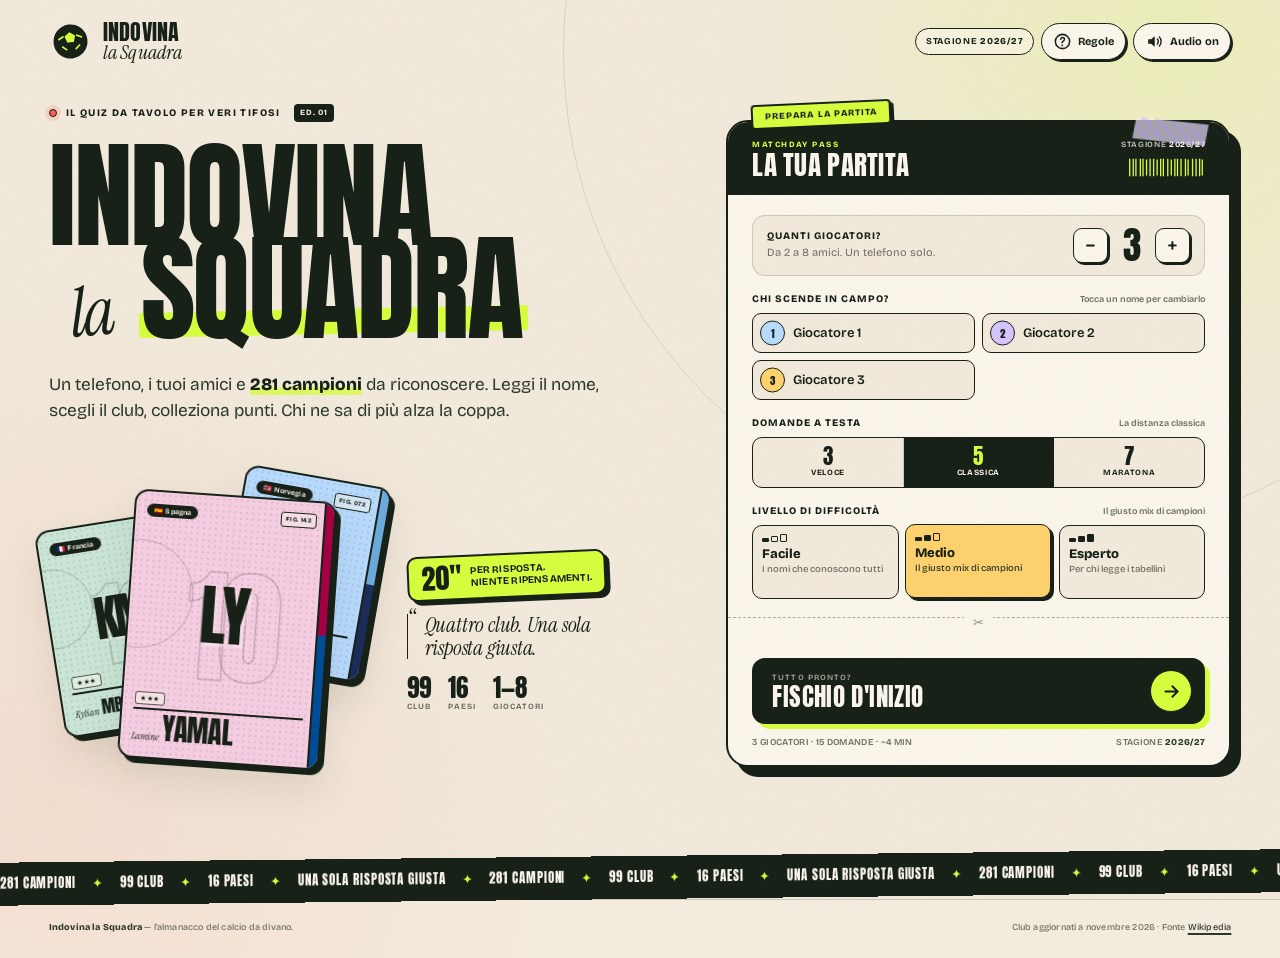
==== index.html @ 8b752ee6 "Indovina la Squadra: quiz pass-and-play per veri tifosi" ====
<!doctype html>
<html lang="it">
<head>
  <meta charset="utf-8">
  <meta name="viewport" content="width=device-width, initial-scale=1, viewport-fit=cover">
  <meta name="theme-color" content="#f3ebdd">
  <meta name="color-scheme" content="light">
  <meta name="description" content="Indovina la Squadra: il quiz da tavolo per veri tifosi. Un telefono, i tuoi amici e 281 campioni da riconoscere.">
  <title>Indovina la Squadra — Il quiz da tavolo per veri tifosi</title>
  <link rel="icon" href="favicon.svg" type="image/svg+xml">
  <link rel="preconnect" href="https://fonts.googleapis.com">
  <link rel="preconnect" href="https://fonts.gstatic.com" crossorigin>
  <link href="https://fonts.googleapis.com/css2?family=Anton&family=Bricolage+Grotesque:opsz,wght@12..96,400..800&family=Instrument+Serif:ital@0;1&display=swap" rel="stylesheet">
  <link rel="stylesheet" href="styles.css">
</head>
<body data-screen="setup">
  <div class="app">
    <header class="topbar">
      <button class="brand" id="brandBtn" type="button" aria-label="Indovina la Squadra — torna all'inizio">
        <span class="brand-mark" aria-hidden="true">
          <svg viewBox="0 0 48 48" fill="none">
            <circle cx="24" cy="24" r="19" fill="currentColor"/>
            <path d="M24 12.5 31 17.5 28.3 25.8H19.7L17 17.5 24 12.5Z" fill="#d8ff3e" stroke="#172117" stroke-width="1.8"/>
            <path d="m31 17.5 6.4 3.2m-3.2 8-5.5 4.5m-9.4 0L14 28.7m-3.3-8L17 17.5" stroke="#d8ff3e" stroke-width="1.8"/>
          </svg>
        </span>
        <span class="brand-wordmark">Indovina <span>la Squadra</span></span>
      </button>
      <div class="topbar-actions">
        <span class="season-chip">Stagione <strong data-season>2026/27</strong></span>
        <button class="icon-button rules-trigger" id="rulesBtn" type="button" aria-haspopup="dialog">
          <svg viewBox="0 0 24 24" fill="none" aria-hidden="true">
            <circle cx="12" cy="12" r="9" stroke="currentColor" stroke-width="1.9"/>
            <path d="M9.7 9.2c.2-1.3 1.1-2.1 2.4-2.1 1.4 0 2.4.9 2.4 2.2 0 1.1-.6 1.7-1.7 2.4-.9.5-1.2 1-1.2 1.9" stroke="currentColor" stroke-width="1.9" stroke-linecap="round"/>
            <circle cx="11.6" cy="17" r="1.1" fill="currentColor"/>
          </svg>
          <span>Regole</span>
        </button>
        <button class="sound-button" id="soundBtn" type="button" aria-pressed="true">
          <span class="sound-icon" aria-hidden="true">
            <svg viewBox="0 0 24 24" fill="none">
              <path d="M4 9.3v5.4h3.7l4.6 3.8V5.5L7.7 9.3H4Z" fill="currentColor"/>
              <path class="sound-waves" d="M15.5 8.8c1.7 1.7 1.7 4.7 0 6.4M18.1 6.2c3 3 3 8.6 0 11.6" stroke="currentColor" stroke-width="1.8" stroke-linecap="round"/>
              <path class="sound-slash" d="m15 9 5 6" stroke="currentColor" stroke-width="2" stroke-linecap="round"/>
            </svg>
          </span>
          <span class="sound-label">Audio on</span>
        </button>
      </div>
    </header>

    <main class="main">
      <section class="screen setup-screen" data-screen="setup" id="setupScreen">
        <div class="setup-grid">
          <div class="hero">
            <div class="hero-kicker">
              <span class="live-dot" aria-hidden="true"></span>
              <span>Il quiz da tavolo per veri tifosi</span>
              <span class="hero-edition">Ed. 01</span>
            </div>

            <h1 class="hero-title">
              <span class="hero-line hero-line--one">Indovina</span>
              <span class="hero-line hero-line--two"><em>la</em> <span class="highlight-word">Squadra</span></span>
            </h1>

            <p class="hero-desc">
              Un telefono, i tuoi amici e <strong><span data-player-count>281</span> campioni</strong> da riconoscere. Leggi il nome, scegli il club, colleziona punti. Chi ne sa di più alza la coppa.
            </p>

            <div class="hero-collage">
              <div class="sticker-stack" id="heroStickerStack" aria-hidden="true"></div>
              <div class="hero-collage-side">
                <div class="scribble-sticker">
                  <span class="scribble-time">20″</span>
                  <span>per risposta.<br>Niente ripensamenti.</span>
                </div>
                <div class="hero-quote">
                  <span class="quote-mark">“</span>
                  <p>Quattro club. Una sola risposta giusta.</p>
                </div>
                <div class="hero-counts">
                  <div><strong data-club-count>99</strong><span>club</span></div>
                  <div><strong data-country-count>16</strong><span>paesi</span></div>
                  <div><strong>1—8</strong><span>giocatori</span></div>
                </div>
              </div>
            </div>
          </div>

          <div class="ticket-shell">
            <div class="ticket-ribbon" aria-hidden="true">Prepara la partita</div>
            <div class="tape tape--top" aria-hidden="true"></div>
            <div class="ticket">
              <div class="ticket-head">
                <div>
                  <span class="ticket-overline">Matchday pass</span>
                  <span class="ticket-title">La tua partita</span>
                </div>
                <div class="ticket-serial">
                  <span>Stagione <b data-season>2026/27</b></span>
                  <svg class="mini-barcode" viewBox="0 0 86 26" aria-hidden="true">
                    <path d="M2 3v20M6 3v20M9 3v20M14 3v20M17 3v20M21 4v18M25 3v20M29 3v20M33 4v18M37 3v20M40 3v20M45 3v20M49 4v18M53 3v20M56 3v20M60 3v20M65 3v20M68 4v18M73 3v20M77 3v20M81 3v20M84 4v18" stroke="currentColor" stroke-width="1.5"/>
                  </svg>
                </div>
              </div>

              <form id="setupForm" class="setup-form" novalidate>
                <div class="ticket-section count-section">
                  <div>
                    <span class="field-label">Quanti giocatori?</span>
                    <p class="field-hint">Da 2 a 8 amici. Un telefono solo.</p>
                  </div>
                  <div class="stepper">
                    <button type="button" class="stepper-btn" id="countMinus" aria-label="Rimuovi un giocatore">−</button>
                    <output class="stepper-value" id="playerCountOutput" aria-live="polite">3</output>
                    <button type="button" class="stepper-btn" id="countPlus" aria-label="Aggiungi un giocatore">+</button>
                  </div>
                </div>

                <div class="ticket-section names-section">
                  <div class="field-heading">
                    <span class="field-label">Chi scende in campo?</span>
                    <span class="field-note">Tocca un nome per cambiarlo</span>
                  </div>
                  <div class="name-grid" id="nameGrid"></div>
                </div>

                <div class="ticket-section">
                  <div class="field-heading">
                    <span class="field-label">Domande a testa</span>
                    <span class="field-note" id="questionsNote">La distanza classica</span>
                  </div>
                  <div class="segmented" id="questionsSegment" role="group" aria-label="Numero di domande per giocatore">
                    <button type="button" class="segment" data-value="3" aria-pressed="false">
                      <strong>3</strong><span>Veloce</span>
                    </button>
                    <button type="button" class="segment" data-value="5" aria-pressed="true">
                      <strong>5</strong><span>Classica</span>
                    </button>
                    <button type="button" class="segment" data-value="7" aria-pressed="false">
                      <strong>7</strong><span>Maratona</span>
                    </button>
                  </div>
                </div>

                <div class="ticket-section">
                  <div class="field-heading">
                    <span class="field-label">Livello di difficoltà</span>
                    <span class="field-note" id="difficultyNote">Il giusto mix</span>
                  </div>
                  <div class="difficulty-grid" id="difficultyGrid" role="group" aria-label="Difficoltà">
                    <button type="button" class="difficulty-card" data-difficulty="facile" aria-pressed="false">
                      <span class="difficulty-bars" aria-hidden="true"><i></i><i></i><i></i></span>
                      <strong>Facile</strong>
                      <span class="difficulty-desc">I nomi che conoscono tutti</span>
                    </button>
                    <button type="button" class="difficulty-card" data-difficulty="medio" aria-pressed="true">
                      <span class="difficulty-bars" aria-hidden="true"><i></i><i></i><i></i></span>
                      <strong>Medio</strong>
                      <span class="difficulty-desc">Il giusto mix di campioni</span>
                    </button>
                    <button type="button" class="difficulty-card" data-difficulty="esperto" aria-pressed="false">
                      <span class="difficulty-bars" aria-hidden="true"><i></i><i></i><i></i></span>
                      <strong>Esperto</strong>
                      <span class="difficulty-desc">Per chi legge i tabellini</span>
                    </button>
                  </div>
                </div>

                <div class="tear-line" aria-hidden="true">
                  <span>✂</span>
                </div>

                <button class="start-button" type="submit">
                  <span class="start-button-copy">
                    <span class="start-button-kicker">Tutto pronto?</span>
                    <span class="start-button-label">Fischio d'inizio</span>
                  </span>
                  <span class="start-button-arrow" aria-hidden="true">
                    <svg viewBox="0 0 24 24" fill="none"><path d="M5 12h13M13 6l6 6-6 6" stroke="currentColor" stroke-width="2.2" stroke-linecap="round" stroke-linejoin="round"/></svg>
                  </span>
                </button>

                <div class="setup-summary">
                  <span id="setupSummary">3 giocatori · 15 domande · ~4 min</span>
                  <span class="summary-season">Stagione <b data-season>2026/27</b></span>
                </div>
              </form>
            </div>
          </div>
        </div>

        <div class="ticker" aria-hidden="true">
          <div class="ticker-track">
            <span>281 campioni <b>✦</b> 99 club <b>✦</b> 16 paesi <b>✦</b> una sola risposta giusta <b>✦</b>&nbsp;</span>
            <span>281 campioni <b>✦</b> 99 club <b>✦</b> 16 paesi <b>✦</b> una sola risposta giusta <b>✦</b>&nbsp;</span>
            <span>281 campioni <b>✦</b> 99 club <b>✦</b> 16 paesi <b>✦</b> una sola risposta giusta <b>✦</b>&nbsp;</span>
            <span>281 campioni <b>✦</b> 99 club <b>✦</b> 16 paesi <b>✦</b> una sola risposta giusta <b>✦</b>&nbsp;</span>
          </div>
        </div>
      </section>

      <section class="screen handoff-screen" data-screen="handoff" id="handoffScreen" hidden>
        <div class="stage handoff-stage">
          <div class="handoff-visual" id="handoffVisual"></div>
          <div class="handoff-copy">
            <div class="eyebrow" id="handoffEyebrow">Turno 1 di 3</div>
            <h1 class="handoff-title" tabindex="-1"><span id="handoffLead">Passa il telefono a</span><br><em id="handoffName">Marco</em><span class="big-dot">.</span></h1>
            <p class="handoff-desc" id="handoffDesc">Quando sei pronto, tocca il pulsante. Gli altri: niente sbirciatine.</p>
            <div class="turn-facts">
              <span><strong id="handoffQuestions">5</strong> domande</span>
              <span><strong>20″</strong> a risposta</span>
              <span><strong>4</strong> club</span>
            </div>
            <button class="primary-button handoff-button" id="startTurnBtn" type="button">
              <span id="startTurnLabel">Sono Marco, si parte</span>
              <span class="button-arrow" aria-hidden="true">
                <svg viewBox="0 0 24 24" fill="none"><path d="M5 12h13M13 6l6 6-6 6" stroke="currentColor" stroke-width="2.2" stroke-linecap="round" stroke-linejoin="round"/></svg>
              </span>
            </button>
            <p class="handoff-footnote"><span class="footnote-star">★</span> Il club è quello attuale, stagione <span data-season>2026/27</span>. Occhio alle trappole.</p>
          </div>
        </div>
      </section>

      <section class="screen game-screen" data-screen="game" id="gameScreen" hidden>
        <div class="stage game-stage">
          <div class="game-meta">
            <div class="turn-chip" id="turnChip">
              <span class="turn-avatar" id="gameAvatar">M</span>
              <span class="turn-chip-copy">
                <span class="turn-chip-label">Turno di</span>
                <strong id="gamePlayerName">Marco</strong>
              </span>
              <span class="turn-score" id="gameScore">0 pt</span>
            </div>
            <div class="progress-block">
              <div class="progress-dots" id="progressDots" aria-hidden="true"></div>
              <span class="progress-text" id="progressText">Domanda 1 di 5</span>
            </div>
            <div class="timer-dial" id="timerDial" aria-hidden="true">
              <span class="timer-inner">
                <strong id="timerValue">20</strong>
                <small>sec</small>
              </span>
            </div>
          </div>

          <div class="game-grid">
            <div class="game-sticker" id="gameSticker"></div>

            <div class="question-panel">
              <div class="question-panel-head">
                <span class="question-tag">Dove gioca?</span>
                <span class="streak-chip" id="streakChip" hidden></span>
              </div>
              <h2 class="question-title" id="questionTitle" tabindex="-1">Dove gioca <em>Lamine Yamal</em>?</h2>
              <div class="answers" id="answers" role="group" aria-labelledby="questionTitle"></div>
              <div class="key-hint">
                <span><kbd>1</kbd>—<kbd>4</kbd> per rispondere</span>
                <span class="key-hint-time">Più veloce = più punti</span>
              </div>
            </div>
          </div>
        </div>
      </section>

      <section class="screen summary-screen" data-screen="summary" id="summaryScreen" hidden>
        <div class="stage summary-stage">
          <div class="summary-head">
            <div class="eyebrow" id="summaryEyebrow">Turno 1 concluso</div>
            <h1 class="summary-title" tabindex="-1" id="summaryTitle">Che turno, <em>Marco</em>.</h1>
            <p class="summary-desc" id="summaryDesc">Un turno da ricordare.</p>
          </div>
          <div class="summary-grid">
            <div class="summary-left">
              <div class="summary-score-card">
                <span class="summary-score-label">Punti guadagnati</span>
                <strong class="summary-score-value" id="summaryPoints">+420</strong>
                <span class="summary-score-total" id="summaryTotal">Totale: 420 pt</span>
                <span class="summary-score-stamp" aria-hidden="true">Turno<br>completo</span>
              </div>
              <div class="summary-stats" id="summaryStats"></div>
              <div class="summary-cta">
                <button class="primary-button" id="summaryNextBtn" type="button">
                  <span id="summaryNextLabel">Passa a Giulia</span>
                  <span class="button-arrow" aria-hidden="true">
                    <svg viewBox="0 0 24 24" fill="none"><path d="M5 12h13M13 6l6 6-6 6" stroke="currentColor" stroke-width="2.2" stroke-linecap="round" stroke-linejoin="round"/></svg>
                  </span>
                </button>
                <p class="summary-next-note" id="summaryNextNote">La classifica si aggiorna. Niente scuse.</p>
              </div>
            </div>
            <aside class="leaderboard-card">
              <div class="leaderboard-head">
                <div>
                  <span class="leaderboard-kicker">La classifica</span>
                  <h2>Dopo il turno <span id="leaderboardTurn">1</span></h2>
                </div>
                <span class="leaderboard-live"><i></i> live</span>
              </div>
              <div class="leaderboard-list" id="leaderboardList"></div>
            </aside>
          </div>
        </div>
      </section>

      <section class="screen final-screen" data-screen="final" id="finalScreen" hidden>
        <div class="stage final-stage">
          <div class="final-head">
            <div class="eyebrow">Fischio finale</div>
            <h1 class="final-title" tabindex="-1" id="finalTitle">C'è un campione.</h1>
            <p class="final-desc" id="finalDesc">La classifica finale, senza appello.</p>
          </div>

          <div class="final-grid">
            <div class="final-winner">
              <div class="winner-card" id="winnerCard"></div>
              <div class="final-actions">
                <button class="primary-button" id="rematchBtn" type="button">
                  <span>Rivincita</span>
                  <span class="button-arrow" aria-hidden="true">
                    <svg viewBox="0 0 24 24" fill="none"><path d="M5 12h13M13 6l6 6-6 6" stroke="currentColor" stroke-width="2.2" stroke-linecap="round" stroke-linejoin="round"/></svg>
                  </span>
                </button>
                <button class="secondary-button" id="shareBtn" type="button">
                  <svg viewBox="0 0 24 24" fill="none" aria-hidden="true"><path d="M12 15V4m0 0L8 8m4-4 4 4M5 13v5a2 2 0 0 0 2 2h10a2 2 0 0 0 2-2v-5" stroke="currentColor" stroke-width="1.9" stroke-linecap="round" stroke-linejoin="round"/></svg>
                  Condividi
                </button>
                <button class="text-button" id="newGameBtn" type="button">Nuova partita</button>
              </div>
            </div>

            <div class="final-side">
              <div class="podium-card">
                <div class="podium-head">
                  <span class="leaderboard-kicker">Sul podio</span>
                  <h2>La foto di rito</h2>
                </div>
                <div class="podium" id="podium"></div>
              </div>
              <div class="ranking-card">
                <div class="ranking-head">
                  <div>
                    <span class="leaderboard-kicker">Tutti i numeri</span>
                    <h2>Classifica completa</h2>
                  </div>
                  <span class="ranking-season">Stagione <b data-season>2026/27</b></span>
                </div>
                <div class="ranking-list" id="rankingList"></div>
              </div>
            </div>
          </div>
        </div>
      </section>
    </main>

    <footer class="site-footer">
      <span><strong>Indovina la Squadra</strong> — l'almanacco del calcio da divano.</span>
      <span>Club aggiornati a <span id="dataUpdated">novembre 2026</span> · Fonte <a href="https://en.wikipedia.org/" target="_blank" rel="noopener noreferrer">Wikipedia</a></span>
    </footer>
  </div>

  <dialog class="rules-dialog" id="rulesDialog">
    <div class="rules-sheet">
      <button class="dialog-close" id="closeRulesBtn" type="button" aria-label="Chiudi le regole">
        <svg viewBox="0 0 24 24" fill="none" aria-hidden="true"><path d="m6 6 12 12M18 6 6 18" stroke="currentColor" stroke-width="2.2" stroke-linecap="round"/></svg>
      </button>
      <div class="rules-head">
        <span class="rules-sticker">Come si gioca</span>
        <h2>Un telefono.<br><em>Zero scuse.</em></h2>
        <p>Si gioca in fila: ogni persona prende il telefono, risponde alle sue domande e poi lo passa al prossimo.</p>
      </div>
      <ol class="rules-steps">
        <li>
          <span class="rule-number">01</span>
          <div><strong>Passa il telefono</strong><p>Quando è il tuo turno, tocca “Si parte” e tieni lo schermo per te.</p></div>
        </li>
        <li>
          <span class="rule-number">02</span>
          <div><strong>Riconosci il campione</strong><p>Guarda la figurina, poi scegli il suo club attuale tra quattro opzioni.</p></div>
        </li>
        <li>
          <span class="rule-number">03</span>
          <div><strong>Fai punti, non rumore</strong><p>Risposta esatta: 100 punti. Velocità e serie di risposte giuste valgono un bel bonus.</p></div>
        </li>
      </ol>
      <div class="rules-score">
        <div><span>Risposta esatta</span><strong>+100</strong></div>
        <div><span>Bonus velocità</span><strong>fino a +50</strong></div>
        <div><span>Bonus serie</span><strong>fino a +60</strong></div>
      </div>
      <p class="rules-note"><span>20 secondi</span> per ogni domanda. Se sbagli o finisci il tempo, la serie riparte da zero e il club giusto viene mostrato.</p>
      <button class="primary-button rules-ok" id="rulesOkBtn" type="button">
        <span>Ho capito, si gioca</span>
        <span class="button-arrow" aria-hidden="true">
          <svg viewBox="0 0 24 24" fill="none"><path d="M5 12h13M13 6l6 6-6 6" stroke="currentColor" stroke-width="2.2" stroke-linecap="round" stroke-linejoin="round"/></svg>
        </span>
      </button>
    </div>
  </dialog>

  <div class="feedback" id="feedback" hidden aria-live="assertive"></div>
  <canvas class="confetti" id="confetti" aria-hidden="true"></canvas>
  <div class="toast" id="toast" role="status" aria-live="polite"></div>

  <noscript>
    <div class="noscript">Per giocare serve JavaScript: attivalo e ricarica la pagina.</div>
  </noscript>

  <script src="game-data.js"></script>
  <script src="app.js"></script>
</body>
</html>
---- styles.css ----
/* =========================================================
   INDOVINA LA SQUADRA — almanacco illustrato del calcio
   ========================================================= */

:root {
  --paper: #f3ebdd;
  --paper-2: #fcf7ec;
  --paper-3: #efe4d0;
  --ink: #172117;
  --ink-soft: #2c392d;
  --muted: #6d7164;
  --lime: #d8ff3e;
  --lime-deep: #b8e326;
  --coral: #ff604d;
  --sky: #b9dcff;
  --lavender: #d8c6ff;
  --amber: #ffd36e;
  --mint: #b8efc5;
  --line: rgba(23, 33, 23, 0.16);
  --shadow: 8px 8px 0 var(--ink);
  --font-display: "Anton", "Arial Narrow", Impact, sans-serif;
  --font-body: "Bricolage Grotesque", "Trebuchet MS", sans-serif;
  --font-serif: "Instrument Serif", Georgia, serif;
  --ease-out: cubic-bezier(0.2, 0.8, 0.2, 1);
  --ease-spring: cubic-bezier(0.34, 1.56, 0.64, 1);
}

*,
*::before,
*::after {
  box-sizing: border-box;
}

html {
  scroll-behavior: smooth;
  -webkit-text-size-adjust: 100%;
}

body {
  margin: 0;
  min-width: 320px;
  min-height: 100vh;
  overflow-x: hidden;
  background:
    radial-gradient(circle at 91% 4%, rgba(216, 255, 62, 0.22), transparent 27rem),
    radial-gradient(circle at 4% 85%, rgba(255, 96, 77, 0.09), transparent 32rem),
    var(--paper);
  color: var(--ink);
  font-family: var(--font-body);
  font-size: 16px;
  line-height: 1.45;
  font-optical-sizing: auto;
  -webkit-font-smoothing: antialiased;
  text-rendering: optimizeLegibility;
}

body::before {
  content: "";
  position: fixed;
  inset: 0;
  z-index: 90;
  pointer-events: none;
  opacity: 0.15;
  mix-blend-mode: multiply;
  background-image: url("data:image/svg+xml,%3Csvg xmlns='http://www.w3.org/2000/svg' width='240' height='240'%3E%3Cfilter id='n'%3E%3CfeTurbulence type='fractalNoise' baseFrequency='.82' numOctaves='4' stitchTiles='stitch'/%3E%3C/filter%3E%3Crect width='100%25' height='100%25' filter='url(%23n)' opacity='.52'/%3E%3C/svg%3E");
}

body::after {
  content: "";
  position: fixed;
  z-index: 0;
  width: min(76vw, 1050px);
  aspect-ratio: 1;
  top: -34vw;
  right: -20vw;
  border: 1.5px solid rgba(23, 33, 23, 0.11);
  border-radius: 50%;
  pointer-events: none;
}

body[data-screen="game"] .site-footer,
body[data-screen="handoff"] .site-footer,
body[data-screen="summary"] .site-footer {
  display: none;
}

::selection {
  background: var(--lime);
  color: var(--ink);
}

button,
input {
  font: inherit;
  color: inherit;
}

button {
  cursor: pointer;
  -webkit-tap-highlight-color: transparent;
  touch-action: manipulation;
}

button:focus-visible,
input:focus-visible,
a:focus-visible,
[tabindex="0"]:focus-visible {
  outline: 3px solid var(--coral);
  outline-offset: 3px;
}

button:disabled {
  cursor: default;
}

h1,
h2,
h3,
p {
  margin: 0;
}

a {
  color: inherit;
  text-decoration-thickness: 1.5px;
  text-underline-offset: 3px;
}

svg {
  display: block;
}

.sr-only {
  position: absolute !important;
  width: 1px;
  height: 1px;
  padding: 0;
  margin: -1px;
  overflow: hidden;
  clip: rect(0, 0, 0, 0);
  white-space: nowrap;
  border: 0;
}

.app {
  position: relative;
  z-index: 1;
  display: flex;
  flex-direction: column;
  min-height: 100vh;
}

.main {
  flex: 1;
  width: 100%;
  max-width: 1380px;
  margin: 0 auto;
  padding: 0 clamp(18px, 3.8vw, 54px) 38px;
}

/* ---------------------------------------------------------
   TOP BAR
   --------------------------------------------------------- */

.topbar {
  width: 100%;
  max-width: 1380px;
  margin: 0 auto;
  padding: 20px clamp(18px, 3.8vw, 54px) 16px;
  display: flex;
  align-items: center;
  justify-content: space-between;
  gap: 18px;
}

.brand {
  display: inline-flex;
  align-items: center;
  gap: 11px;
  padding: 0;
  border: 0;
  background: none;
  text-align: left;
}

.brand-mark {
  width: 43px;
  height: 43px;
  color: var(--ink);
  transform: rotate(-7deg);
  transition: transform 0.35s var(--ease-spring);
}

.brand:hover .brand-mark {
  transform: rotate(5deg) scale(1.05);
}

.brand-wordmark {
  display: flex;
  flex-direction: column;
  font-family: var(--font-display);
  font-size: 22px;
  line-height: 0.9;
  letter-spacing: 0.01em;
  text-transform: uppercase;
}

.brand-wordmark span {
  margin-top: 2px;
  font-family: var(--font-serif);
  font-size: 20px;
  font-style: italic;
  font-weight: 400;
  letter-spacing: 0.01em;
  text-transform: none;
}

.topbar-actions {
  display: flex;
  align-items: center;
  gap: 7px;
}

.season-chip {
  padding: 6px 10px;
  border: 1.5px solid var(--ink);
  border-radius: 999px;
  background: rgba(252, 247, 236, 0.6);
  font-size: 9px;
  font-weight: 700;
  letter-spacing: 0.08em;
  text-transform: uppercase;
  white-space: nowrap;
}

.season-chip strong {
  font-weight: 800;
}

.icon-button,
.sound-button {
  min-height: 37px;
  border: 1.5px solid var(--ink);
  border-radius: 999px;
  background: var(--paper-2);
  box-shadow: 2px 2px 0 var(--ink);
  display: inline-flex;
  align-items: center;
  justify-content: center;
  gap: 6px;
  padding: 7px 11px;
  font-size: 11px;
  font-weight: 700;
  transition: transform 0.18s var(--ease-out), box-shadow 0.18s var(--ease-out), background 0.18s;
}

.icon-button:hover,
.sound-button:hover {
  background: var(--lime);
  transform: translate(-1px, -1px);
  box-shadow: 3px 3px 0 var(--ink);
}

.icon-button:active,
.sound-button:active {
  transform: translate(1px, 1px);
  box-shadow: 1px 1px 0 var(--ink);
}

.icon-button svg,
.sound-icon svg {
  width: 19px;
  height: 19px;
}

.sound-icon {
  display: inline-flex;
}

.sound-slash {
  display: none;
}

.sound-button.is-muted {
  color: var(--muted);
  background: var(--paper-3);
}

.sound-button.is-muted .sound-waves {
  display: none;
}

.sound-button.is-muted .sound-slash {
  display: block;
}

/* ---------------------------------------------------------
   SCREENS
   --------------------------------------------------------- */

.screen {
  display: none;
}

.screen.is-active {
  display: block;
  animation: screenIn 0.42s var(--ease-out) both;
}

/* ---------------------------------------------------------
   SETUP / HERO
   --------------------------------------------------------- */

.setup-grid {
  display: grid;
  grid-template-columns: minmax(0, 1fr) minmax(440px, 505px);
  gap: clamp(36px, 5.5vw, 88px);
  align-items: start;
  padding-top: clamp(8px, 2.6vh, 30px);
}

.hero {
  min-width: 0;
  padding-top: 2px;
}

.hero-kicker {
  display: flex;
  align-items: center;
  flex-wrap: wrap;
  gap: 9px;
  margin-bottom: clamp(20px, 3vh, 34px);
  font-size: 10px;
  font-weight: 800;
  line-height: 1.2;
  letter-spacing: 0.14em;
  text-transform: uppercase;
}

.live-dot {
  width: 8px;
  height: 8px;
  flex: none;
  border: 1px solid var(--ink);
  border-radius: 50%;
  background: var(--coral);
  box-shadow: 0 0 0 4px rgba(255, 96, 77, 0.16);
  animation: livePulse 2.2s ease-in-out infinite;
}

.hero-edition {
  margin-left: 4px;
  padding: 4px 6px;
  border-radius: 4px;
  background: var(--ink);
  color: var(--paper);
  font-size: 8px;
  letter-spacing: 0.11em;
}

.hero-title {
  position: relative;
  z-index: 1;
  font-family: var(--font-display);
  font-size: clamp(68px, 9.2vw, 145px);
  font-weight: 400;
  line-height: 0.79;
  letter-spacing: -0.018em;
  text-transform: uppercase;
}

.hero-line {
  display: block;
  width: fit-content;
}

.hero-line--two {
  margin-left: clamp(8px, 1.7vw, 24px);
}

.hero-line em {
  position: relative;
  display: inline-block;
  margin-right: 0.04em;
  font-family: var(--font-serif);
  font-size: 0.58em;
  font-style: italic;
  font-weight: 400;
  line-height: 0.7;
  letter-spacing: -0.045em;
  text-transform: lowercase;
  transform: rotate(-5deg) translateY(-0.04em);
}

.highlight-word {
  position: relative;
  z-index: 0;
  display: inline-block;
}

.highlight-word::after {
  content: "";
  position: absolute;
  z-index: -1;
  left: -0.02em;
  right: -0.05em;
  bottom: 0.015em;
  height: 0.21em;
  border-radius: 2px;
  background: var(--lime);
  transform: rotate(-1.2deg);
}

.hero-desc {
  max-width: 590px;
  margin-top: clamp(25px, 3.7vh, 42px);
  color: var(--ink-soft);
  font-size: clamp(16px, 1.35vw, 19px);
  line-height: 1.48;
  text-wrap: pretty;
}

.hero-desc strong {
  font-weight: 800;
  color: var(--ink);
  background: linear-gradient(transparent 62%, rgba(216, 255, 62, 0.75) 0);
}

.hero-collage {
  position: relative;
  display: flex;
  align-items: center;
  gap: clamp(14px, 2.5vw, 30px);
  min-height: 338px;
  margin-top: clamp(32px, 4.5vh, 54px);
}

.sticker-stack {
  position: relative;
  flex: none;
  width: clamp(280px, 26vw, 328px);
  height: 326px;
}

.stack-card {
  position: absolute;
  width: 198px;
  filter: drop-shadow(0 16px 18px rgba(23, 33, 23, 0.09));
}

.stack-card .player-sticker {
  box-shadow: 5px 5px 0 var(--ink);
  border-radius: 14px;
}

.stack-card--back-left {
  z-index: 1;
  top: 49px;
  left: 0;
  width: 157px;
  transform: rotate(-9deg);
  animation: floatBackLeft 7.5s ease-in-out infinite;
}

.stack-card--back-right {
  z-index: 2;
  top: 5px;
  right: 0;
  width: 148px;
  transform: rotate(10deg);
  animation: floatBackRight 8.5s ease-in-out infinite;
}

.stack-card--front {
  z-index: 3;
  top: 25px;
  left: 77px;
  width: 202px;
  transform: rotate(4deg);
  animation: floatFront 6.5s ease-in-out infinite;
}

.stack-card .sticker-meta {
  display: none;
}

.hero-collage-side {
  display: flex;
  flex-direction: column;
  align-items: flex-start;
  gap: 16px;
  min-width: 0;
}

.scribble-sticker {
  display: flex;
  align-items: center;
  gap: 9px;
  padding: 9px 12px;
  border: 2px solid var(--ink);
  border-radius: 10px;
  background: var(--lime);
  box-shadow: 4px 4px 0 var(--ink);
  font-size: 10px;
  font-weight: 700;
  line-height: 1.15;
  letter-spacing: 0.02em;
  text-transform: uppercase;
  transform: rotate(-2.5deg);
}

.scribble-time {
  font-family: var(--font-display);
  font-size: 28px;
  font-weight: 400;
  line-height: 0.8;
  color: var(--ink);
}

.hero-quote {
  position: relative;
  max-width: 235px;
  padding-left: 17px;
  border-left: 1.5px solid var(--ink);
}

.quote-mark {
  position: absolute;
  top: -7px;
  left: 2px;
  font-family: var(--font-serif);
  font-size: 26px;
  line-height: 1;
}

.hero-quote p {
  font-family: var(--font-serif);
  font-size: 21px;
  font-style: italic;
  line-height: 1.08;
  letter-spacing: -0.01em;
}

.hero-counts {
  display: flex;
  flex-wrap: wrap;
  gap: 14px 17px;
  margin-top: 2px;
}

.hero-counts div {
  display: flex;
  flex-direction: column;
  gap: 1px;
}

.hero-counts strong {
  font-family: var(--font-display);
  font-size: 25px;
  font-weight: 400;
  line-height: 0.9;
}

.hero-counts span {
  color: var(--muted);
  font-size: 8px;
  font-weight: 700;
  letter-spacing: 0.13em;
  text-transform: uppercase;
}

/* ---------------------------------------------------------
   TICKET / SETUP FORM
   --------------------------------------------------------- */

.ticket-shell {
  position: relative;
  padding-top: 18px;
  max-width: 505px;
  justify-self: end;
  width: 100%;
}

.ticket-ribbon {
  position: absolute;
  z-index: 5;
  top: 0;
  left: 25px;
  padding: 6px 12px;
  border: 2px solid var(--ink);
  border-radius: 4px;
  background: var(--lime);
  box-shadow: 3px 3px 0 var(--ink);
  font-size: 9px;
  font-weight: 800;
  letter-spacing: 0.12em;
  line-height: 1;
  text-transform: uppercase;
  transform: rotate(-2.6deg);
}

.tape {
  position: absolute;
  z-index: 6;
  top: 18px;
  right: 23px;
  width: 75px;
  height: 23px;
  opacity: 0.82;
  background: repeating-linear-gradient(
    45deg,
    rgba(216, 198, 255, 0.92) 0 5px,
    rgba(245, 237, 255, 0.78) 5px 10px
  );
  transform: rotate(5deg);
  clip-path: polygon(3% 0, 100% 6%, 97% 100%, 0 94%);
}

.ticket {
  position: relative;
  overflow: hidden;
  border: 2px solid var(--ink);
  border-radius: 22px;
  background: var(--paper-2);
  box-shadow: 10px 10px 0 var(--ink);
}

.ticket-head {
  display: flex;
  justify-content: space-between;
  align-items: center;
  gap: 14px;
  padding: 17px 24px 16px;
  background: var(--ink);
  color: var(--paper-2);
}

.ticket-overline {
  display: block;
  color: var(--lime);
  font-size: 8px;
  font-weight: 800;
  letter-spacing: 0.18em;
  line-height: 1;
  text-transform: uppercase;
}

.ticket-title {
  display: block;
  margin-top: 3px;
  font-family: var(--font-display);
  font-size: 27px;
  line-height: 0.95;
  letter-spacing: 0.01em;
  text-transform: uppercase;
}

.ticket-serial {
  display: flex;
  flex-direction: column;
  align-items: flex-end;
  gap: 5px;
  color: rgba(252, 247, 236, 0.72);
  font-size: 8px;
  font-weight: 700;
  letter-spacing: 0.08em;
  text-align: right;
  text-transform: uppercase;
}

.ticket-serial b {
  color: var(--paper-2);
  font-weight: 800;
}

.mini-barcode {
  width: 78px;
  height: 23px;
  color: var(--lime);
}

.setup-form {
  padding: 20px 24px 16px;
}

.ticket-section {
  margin-bottom: 17px;
}

.ticket-section:last-of-type {
  margin-bottom: 0;
}

.count-section {
  display: flex;
  align-items: center;
  justify-content: space-between;
  gap: 14px;
  padding: 12px 14px;
  border: 1.5px solid var(--line);
  border-radius: 13px;
  background: var(--paper);
}

.field-label {
  display: block;
  font-size: 10px;
  font-weight: 800;
  letter-spacing: 0.1em;
  line-height: 1.2;
  text-transform: uppercase;
}

.field-hint {
  margin-top: 4px;
  color: var(--muted);
  font-size: 11px;
  line-height: 1.3;
}

.field-heading {
  display: flex;
  align-items: baseline;
  justify-content: space-between;
  gap: 10px;
  margin-bottom: 8px;
}

.field-note {
  color: var(--muted);
  font-size: 9px;
  font-weight: 600;
  line-height: 1.2;
  text-align: right;
}

.stepper {
  display: flex;
  align-items: center;
  gap: 8px;
  flex: none;
}

.stepper-btn {
  display: grid;
  place-items: center;
  width: 35px;
  height: 35px;
  border: 1.5px solid var(--ink);
  border-radius: 9px;
  background: var(--paper-2);
  box-shadow: 2px 2px 0 var(--ink);
  font-family: var(--font-body);
  font-size: 21px;
  font-weight: 500;
  line-height: 1;
  transition: transform 0.15s, box-shadow 0.15s, background 0.15s;
}

.stepper-btn:hover {
  background: var(--lime);
  transform: translate(-1px, -1px);
  box-shadow: 3px 3px 0 var(--ink);
}

.stepper-btn:active {
  transform: translate(1px, 1px);
  box-shadow: 1px 1px 0 var(--ink);
}

.stepper-btn:disabled {
  opacity: 0.34;
  box-shadow: 1px 1px 0 var(--ink);
}

.stepper-value {
  min-width: 31px;
  font-family: var(--font-display);
  font-size: 37px;
  font-weight: 400;
  line-height: 0.8;
  text-align: center;
}

.name-grid {
  display: grid;
  grid-template-columns: 1fr 1fr;
  gap: 7px;
}

.name-field {
  position: relative;
  display: block;
  min-width: 0;
}

.name-badge {
  position: absolute;
  z-index: 1;
  top: 50%;
  left: 8px;
  display: grid;
  place-items: center;
  width: 25px;
  height: 25px;
  border: 1.5px solid var(--ink);
  border-radius: 50%;
  background: var(--pc, var(--lime));
  font-family: var(--font-display);
  font-size: 11px;
  line-height: 1;
  transform: translateY(-50%);
  pointer-events: none;
}

.name-input {
  width: 100%;
  height: 40px;
  padding: 0 10px 0 40px;
  border: 1.5px solid var(--ink);
  border-radius: 9px;
  background: var(--paper);
  font-size: 13px;
  font-weight: 600;
  transition: background 0.16s, box-shadow 0.16s;
}

.name-input:hover {
  background: #f7f2e5;
}

.name-input:focus {
  outline: none;
  background: var(--paper-2);
  box-shadow: 0 0 0 3px var(--lime);
}

.name-input::placeholder {
  color: var(--muted);
  font-weight: 400;
}

.segmented {
  display: grid;
  grid-template-columns: repeat(3, 1fr);
  overflow: hidden;
  border: 1.5px solid var(--ink);
  border-radius: 10px;
  background: var(--paper);
}

.segment {
  display: flex;
  flex-direction: column;
  align-items: center;
  justify-content: center;
  gap: 1px;
  min-height: 49px;
  padding: 6px 4px;
  border: 0;
  border-right: 1.5px solid var(--line);
  background: transparent;
  transition: background 0.16s, color 0.16s;
}

.segment:last-child {
  border-right: 0;
}

.segment strong {
  font-family: var(--font-display);
  font-size: 21px;
  font-weight: 400;
  line-height: 0.9;
}

.segment span {
  font-size: 8px;
  font-weight: 700;
  letter-spacing: 0.08em;
  text-transform: uppercase;
}

.segment:hover {
  background: rgba(216, 255, 62, 0.48);
}

.segment[aria-pressed="true"] {
  background: var(--ink);
  color: var(--paper-2);
}

.segment[aria-pressed="true"] strong {
  color: var(--lime);
}

.difficulty-grid {
  display: grid;
  grid-template-columns: repeat(3, 1fr);
  gap: 7px;
}

.difficulty-card {
  display: flex;
  flex-direction: column;
  align-items: flex-start;
  gap: 3px;
  min-height: 74px;
  padding: 9px 9px 8px;
  border: 1.5px solid var(--ink);
  border-radius: 10px;
  background: var(--paper);
  text-align: left;
  transition: transform 0.15s, box-shadow 0.15s, background 0.15s;
}

.difficulty-card:hover {
  background: #f8f2e4;
  transform: translateY(-1px);
}

.difficulty-card strong {
  font-size: 13px;
  font-weight: 800;
  line-height: 1.1;
}

.difficulty-desc {
  color: var(--muted);
  font-size: 9.5px;
  font-weight: 500;
  line-height: 1.2;
}

.difficulty-bars {
  display: flex;
  gap: 2px;
  align-items: flex-end;
  height: 7px;
  margin-bottom: 2px;
}

.difficulty-bars i {
  display: block;
  width: 7px;
  border: 1px solid var(--ink);
  border-radius: 1px;
  background: transparent;
}

.difficulty-bars i:nth-child(1) {
  height: 4px;
}

.difficulty-bars i:nth-child(2) {
  height: 6px;
}

.difficulty-bars i:nth-child(3) {
  height: 8px;
}

.difficulty-card[data-difficulty="facile"] .difficulty-bars i:nth-child(1),
.difficulty-card[data-difficulty="medio"] .difficulty-bars i:nth-child(-n + 2),
.difficulty-card[data-difficulty="esperto"] .difficulty-bars i {
  background: var(--ink);
}

.difficulty-card[data-difficulty="facile"][aria-pressed="true"] {
  background: var(--sky);
}

.difficulty-card[data-difficulty="medio"][aria-pressed="true"] {
  background: var(--amber);
}

.difficulty-card[data-difficulty="esperto"][aria-pressed="true"] {
  background: var(--coral);
}

.difficulty-card[aria-pressed="true"] {
  transform: translate(-1px, -1px);
  box-shadow: 3px 3px 0 var(--ink);
}

.difficulty-card[aria-pressed="true"] .difficulty-desc {
  color: var(--ink-soft);
}

.tear-line {
  position: relative;
  margin: 18px -24px 17px;
  border-top: 1.5px dashed rgba(23, 33, 23, 0.34);
  text-align: center;
}

.tear-line span {
  position: relative;
  top: -8px;
  display: inline-block;
  padding: 0 9px;
  background: var(--paper-2);
  color: rgba(23, 33, 23, 0.48);
  font-size: 13px;
}

.start-button {
  display: flex;
  align-items: center;
  justify-content: space-between;
  gap: 16px;
  width: 100%;
  min-height: 62px;
  padding: 10px 11px 10px 18px;
  border: 2px solid var(--ink);
  border-radius: 13px;
  background: var(--ink);
  color: var(--paper-2);
  box-shadow: 5px 5px 0 var(--lime);
  text-align: left;
  transition: transform 0.2s var(--ease-out), box-shadow 0.2s var(--ease-out);
}

.start-button:hover {
  transform: translate(-2px, -2px);
  box-shadow: 8px 8px 0 var(--lime);
}

.start-button:active {
  transform: translate(1px, 1px);
  box-shadow: 3px 3px 0 var(--lime);
}

.start-button-copy {
  display: flex;
  flex-direction: column;
  gap: 2px;
}

.start-button-kicker {
  color: rgba(252, 247, 236, 0.58);
  font-size: 8px;
  font-weight: 700;
  letter-spacing: 0.13em;
  line-height: 1;
  text-transform: uppercase;
}

.start-button-label {
  font-family: var(--font-display);
  font-size: 25px;
  font-weight: 400;
  line-height: 1;
  letter-spacing: 0.015em;
  text-transform: uppercase;
}

.start-button-arrow {
  display: grid;
  place-items: center;
  width: 42px;
  height: 42px;
  flex: none;
  border: 1.5px solid var(--ink);
  border-radius: 50%;
  background: var(--lime);
  color: var(--ink);
  transition: transform 0.25s var(--ease-spring);
}

.start-button-arrow svg {
  width: 21px;
  height: 21px;
}

.start-button:hover .start-button-arrow {
  transform: translateX(3px) rotate(-4deg);
}

.setup-summary {
  display: flex;
  align-items: center;
  justify-content: space-between;
  gap: 10px;
  margin-top: 12px;
  color: var(--muted);
  font-size: 9px;
  font-weight: 600;
  letter-spacing: 0.035em;
  text-transform: uppercase;
}

.summary-season b {
  color: var(--ink-soft);
  font-weight: 800;
}

/* ---------------------------------------------------------
   TICKER
   --------------------------------------------------------- */

.ticker {
  width: 100vw;
  margin: clamp(38px, 6vh, 70px) calc(50% - 50vw) -38px;
  overflow: hidden;
  border-top: 2px solid var(--ink);
  border-bottom: 2px solid var(--ink);
  background: var(--ink);
  color: var(--paper-2);
  transform: rotate(-0.6deg);
}

.ticker-track {
  display: flex;
  width: max-content;
  animation: tickerMove 34s linear infinite;
}

.ticker:hover .ticker-track {
  animation-play-state: paused;
}

.ticker-track span {
  padding: 10px 0;
  font-family: var(--font-display);
  font-size: 13px;
  font-weight: 400;
  letter-spacing: 0.07em;
  white-space: nowrap;
  text-transform: uppercase;
}

.ticker-track b {
  padding: 0 12px;
  color: var(--lime);
  font-weight: 400;
}

/* ---------------------------------------------------------
   PLAYER STICKER (figurina)
   --------------------------------------------------------- */

.player-sticker {
  position: relative;
  container-type: inline-size;
  display: flex;
  flex-direction: column;
  width: 100%;
  aspect-ratio: 3 / 4;
  padding: 11px 17px 11px 11px;
  overflow: hidden;
  isolation: isolate;
  border: 2px solid var(--ink);
  border-radius: 16px;
  background: var(--pc, var(--sky));
  box-shadow: 7px 7px 0 var(--ink);
  color: var(--ink);
}

.player-sticker::before {
  content: "";
  position: absolute;
  inset: 0;
  z-index: -1;
  opacity: 0.58;
  background-image: radial-gradient(circle, rgba(23, 33, 23, 0.18) 0.75px, transparent 0.85px);
  background-size: 6px 6px;
  mix-blend-mode: multiply;
  pointer-events: none;
}

.player-sticker::after {
  content: "";
  position: absolute;
  z-index: -1;
  width: 64cqw;
  height: 64cqw;
  border: 1.5px solid rgba(23, 33, 23, 0.23);
  border-radius: 50%;
  top: 18%;
  left: -23%;
  pointer-events: none;
}

.sticker-edge {
  position: absolute;
  z-index: 4;
  top: 0;
  right: 0;
  bottom: 0;
  width: 10px;
  border-left: 2px solid var(--ink);
  background: linear-gradient(
    to bottom,
    var(--club-a, var(--ink)) 0 50%,
    var(--club-b, var(--paper-2)) 50% 100%
  );
}

.sticker-top {
  position: relative;
  z-index: 2;
  display: flex;
  align-items: center;
  justify-content: space-between;
  gap: 5px;
  min-width: 0;
}

.sticker-flag {
  max-width: 67%;
  overflow: hidden;
  padding: 3px 7px;
  border-radius: 999px;
  background: var(--ink);
  color: var(--paper-2);
  font-size: clamp(7px, 3.8cqw, 9.5px);
  font-weight: 700;
  line-height: 1.1;
  letter-spacing: 0.025em;
  white-space: nowrap;
  text-overflow: ellipsis;
}

.sticker-fig {
  flex: none;
  padding: 2px 4px;
  border: 1px solid var(--ink);
  border-radius: 3px;
  background: rgba(252, 247, 236, 0.47);
  font-size: clamp(6px, 3.2cqw, 8px);
  font-weight: 800;
  letter-spacing: 0.06em;
  white-space: nowrap;
}

.sticker-stage {
  position: relative;
  z-index: 1;
  display: grid;
  place-items: center;
  flex: 1;
  min-height: 0;
}

.sticker-ghost-num {
  position: absolute;
  inset: 0;
  display: grid;
  place-items: center;
  color: transparent;
  font-family: var(--font-display);
  font-size: 74cqw;
  line-height: 0.72;
  letter-spacing: -0.07em;
  -webkit-text-stroke: 1.5px rgba(23, 33, 23, 0.21);
  transform: translate(3%, 5%);
  user-select: none;
}

.sticker-initials {
  position: relative;
  z-index: 2;
  font-family: var(--font-display);
  font-size: 39cqw;
  font-weight: 400;
  line-height: 0.72;
  letter-spacing: -0.06em;
  text-indent: -0.06em;
  color: var(--ink);
  text-shadow: 3px 3px 0 rgba(252, 247, 236, 0.38);
  transform: translateY(-3%);
  user-select: none;
}

.sticker-stars {
  position: absolute;
  z-index: 3;
  bottom: 3px;
  left: 1px;
  padding: 2px 4px;
  border: 1px solid rgba(23, 33, 23, 0.7);
  border-radius: 3px;
  background: rgba(252, 247, 236, 0.55);
  font-size: clamp(7px, 3.5cqw, 10px);
  line-height: 1;
  letter-spacing: 0.09em;
}

.sticker-bottom {
  position: relative;
  z-index: 2;
  min-width: 0;
  padding-top: 6px;
  border-top: 2px solid var(--ink);
}

.sticker-first {
  overflow: hidden;
  font-family: var(--font-serif);
  font-size: clamp(10px, 5.8cqw, 17px);
  font-style: italic;
  line-height: 0.95;
  letter-spacing: -0.01em;
  white-space: nowrap;
  text-overflow: ellipsis;
}

.sticker-last {
  overflow-wrap: anywhere;
  font-family: var(--font-display);
  font-size: 13.5cqw;
  font-weight: 400;
  line-height: 0.86;
  letter-spacing: -0.025em;
  text-transform: uppercase;
}

.sticker-name--xl .sticker-last {
  font-size: 17cqw;
}

.sticker-name--lg .sticker-last {
  font-size: 14.5cqw;
}

.sticker-name--md .sticker-last {
  font-size: 12.5cqw;
}

.sticker-name--sm .sticker-last {
  font-size: 10.5cqw;
}

.sticker-meta {
  display: flex;
  align-items: center;
  justify-content: space-between;
  gap: 5px;
  margin-top: 4px;
  color: rgba(23, 33, 23, 0.76);
  font-size: clamp(6.5px, 3.4cqw, 9px);
  font-weight: 700;
  letter-spacing: 0.055em;
  line-height: 1.1;
  text-transform: uppercase;
}

.sticker-meta span:first-child {
  overflow: hidden;
  white-space: nowrap;
  text-overflow: ellipsis;
}

.sticker-meta span:last-child {
  flex: none;
}

/* ---------------------------------------------------------
   BUTTONS
   --------------------------------------------------------- */

.primary-button {
  display: inline-flex;
  align-items: center;
  justify-content: space-between;
  gap: 15px;
  min-height: 58px;
  padding: 10px 11px 10px 19px;
  border: 2px solid var(--ink);
  border-radius: 14px;
  background: var(--ink);
  color: var(--paper-2);
  box-shadow: 5px 5px 0 var(--lime);
  font-family: var(--font-display);
  font-size: 20px;
  font-weight: 400;
  line-height: 1;
  letter-spacing: 0.013em;
  text-align: left;
  text-transform: uppercase;
  transition: transform 0.2s var(--ease-out), box-shadow 0.2s var(--ease-out);
}

.primary-button:hover {
  transform: translate(-2px, -2px);
  box-shadow: 8px 8px 0 var(--lime);
}

.primary-button:active {
  transform: translate(1px, 1px);
  box-shadow: 3px 3px 0 var(--lime);
}

.button-arrow {
  display: grid;
  place-items: center;
  width: 38px;
  height: 38px;
  flex: none;
  border: 1.5px solid var(--ink);
  border-radius: 50%;
  background: var(--lime);
  color: var(--ink);
  transition: transform 0.25s var(--ease-spring);
}

.button-arrow svg {
  width: 20px;
  height: 20px;
}

.primary-button:hover .button-arrow {
  transform: translateX(3px);
}

.secondary-button {
  display: inline-flex;
  align-items: center;
  justify-content: center;
  gap: 8px;
  min-height: 50px;
  padding: 9px 16px;
  border: 1.5px solid var(--ink);
  border-radius: 12px;
  background: var(--paper-2);
  box-shadow: 3px 3px 0 var(--ink);
  font-size: 12px;
  font-weight: 800;
  letter-spacing: 0.04em;
  text-transform: uppercase;
  transition: transform 0.16s, box-shadow 0.16s, background 0.16s;
}

.secondary-button:hover {
  background: var(--lime);
  transform: translate(-1px, -1px);
  box-shadow: 4px 4px 0 var(--ink);
}

.secondary-button svg {
  width: 18px;
  height: 18px;
}

.text-button {
  min-height: 42px;
  padding: 5px 2px;
  border: 0;
  border-bottom: 1.5px solid currentColor;
  background: transparent;
  color: var(--muted);
  font-size: 11px;
  font-weight: 700;
  letter-spacing: 0.07em;
  text-transform: uppercase;
}

.text-button:hover {
  color: var(--ink);
}

.eyebrow {
  display: flex;
  align-items: center;
  gap: 8px;
  font-size: 10px;
  font-weight: 800;
  letter-spacing: 0.15em;
  text-transform: uppercase;
}

.eyebrow::before {
  content: "";
  width: 7px;
  height: 7px;
  border: 1px solid var(--ink);
  border-radius: 50%;
  background: var(--lime);
}

/* ---------------------------------------------------------
   HANDOFF (passa il telefono)
   --------------------------------------------------------- */

.stage {
  width: 100%;
  max-width: 1140px;
  margin: 0 auto;
}

.handoff-stage {
  display: grid;
  grid-template-columns: minmax(280px, 0.82fr) minmax(0, 1.18fr);
  align-items: center;
  gap: clamp(38px, 7vw, 105px);
  min-height: calc(100vh - 190px);
  padding: 26px 0 58px;
}

.handoff-visual {
  position: relative;
  display: grid;
  place-items: center;
  min-height: 440px;
}

.handoff-visual::before {
  content: "";
  position: absolute;
  width: min(33vw, 390px);
  aspect-ratio: 1;
  border-radius: 50%;
  background: repeating-radial-gradient(
    circle,
    rgba(23, 33, 23, 0.13) 0 1.5px,
    transparent 1.5px 8px
  );
  opacity: 0.8;
  transform: rotate(-12deg);
}

.handoff-visual::after {
  content: "";
  position: absolute;
  width: 280px;
  height: 280px;
  border: 1.5px solid rgba(23, 33, 23, 0.22);
  border-radius: 50%;
  transform: rotate(22deg);
}

.pass-card {
  position: relative;
  z-index: 2;
  display: flex;
  flex-direction: column;
  width: min(306px, 78vw);
  aspect-ratio: 0.78;
  overflow: hidden;
  padding: 16px 18px;
  border: 2px solid var(--ink);
  border-radius: 20px;
  background: var(--pc, var(--sky));
  box-shadow: 11px 11px 0 var(--ink);
  transform: rotate(-3.4deg);
}

.pass-card::before {
  content: "";
  position: absolute;
  inset: 0;
  z-index: -1;
  opacity: 0.65;
  background-image: radial-gradient(circle, rgba(23, 33, 23, 0.2) 0.75px, transparent 0.85px);
  background-size: 6px 6px;
}

.pass-card::after {
  content: "";
  position: absolute;
  width: 230px;
  height: 230px;
  right: -95px;
  top: 104px;
  border: 1.5px solid rgba(23, 33, 23, 0.25);
  border-radius: 50%;
}

.pass-top {
  position: relative;
  z-index: 1;
  display: flex;
  justify-content: space-between;
  align-items: center;
  font-size: 8px;
  font-weight: 800;
  letter-spacing: 0.12em;
  text-transform: uppercase;
}

.pass-top span {
  white-space: nowrap;
}

.pass-top span:first-child {
  padding: 3px 6px;
  border: 1px solid var(--ink);
  border-radius: 3px;
  background: rgba(252, 247, 236, 0.4);
}

.pass-center {
  position: relative;
  z-index: 1;
  display: grid;
  place-items: center;
  flex: 1;
}

.pass-initial {
  position: relative;
  z-index: 2;
  font-family: var(--font-display);
  font-size: 136px;
  line-height: 0.8;
  letter-spacing: -0.08em;
  text-indent: -0.08em;
  text-shadow: 4px 4px 0 rgba(252, 247, 236, 0.32);
}

.pass-ball {
  position: absolute;
  width: 62px;
  height: 62px;
  right: 6px;
  bottom: 12px;
  opacity: 0.22;
  transform: rotate(14deg);
}

.pass-bottom {
  position: relative;
  z-index: 1;
  padding-top: 10px;
  border-top: 2px solid var(--ink);
}

.pass-kicker {
  display: block;
  font-size: 8px;
  font-weight: 800;
  letter-spacing: 0.14em;
  text-transform: uppercase;
}

.pass-name {
  display: block;
  overflow: hidden;
  margin-top: 2px;
  font-family: var(--font-display);
  font-size: 42px;
  font-weight: 400;
  line-height: 0.88;
  letter-spacing: -0.015em;
  text-overflow: ellipsis;
  text-transform: uppercase;
  white-space: nowrap;
}

.pass-facts {
  display: flex;
  gap: 9px;
  margin-top: 7px;
  font-size: 8px;
  font-weight: 700;
  letter-spacing: 0.08em;
  text-transform: uppercase;
}

.pass-note {
  position: absolute;
  z-index: 3;
  right: 2%;
  bottom: 12%;
  padding: 6px 10px;
  border: 2px solid var(--ink);
  border-radius: 4px;
  background: var(--coral);
  box-shadow: 3px 3px 0 var(--ink);
  font-size: 8px;
  font-weight: 900;
  letter-spacing: 0.11em;
  line-height: 1.15;
  text-align: center;
  text-transform: uppercase;
  transform: rotate(8deg);
}

.handoff-copy {
  max-width: 610px;
}

.handoff-title {
  margin-top: 21px;
  font-family: var(--font-display);
  font-size: clamp(52px, 6.2vw, 84px);
  font-weight: 400;
  line-height: 0.86;
  letter-spacing: -0.018em;
  text-transform: uppercase;
  outline: none;
}

.handoff-title em {
  position: relative;
  z-index: 0;
  display: inline-block;
  font-family: var(--font-serif);
  font-size: 1.14em;
  font-style: italic;
  font-weight: 400;
  line-height: 0.78;
  letter-spacing: -0.035em;
  text-transform: none;
}

.handoff-title em::after {
  content: "";
  position: absolute;
  z-index: -1;
  right: -0.04em;
  bottom: 0.03em;
  left: -0.02em;
  height: 0.18em;
  border-radius: 1px;
  background: var(--lime);
  transform: rotate(-1deg);
}

.big-dot {
  color: var(--coral);
}

.handoff-desc {
  max-width: 480px;
  margin-top: 21px;
  color: var(--ink-soft);
  font-size: 16px;
  line-height: 1.5;
}

.turn-facts {
  display: flex;
  flex-wrap: wrap;
  gap: 6px;
  margin-top: 20px;
}

.turn-facts span {
  padding: 5px 9px;
  border: 1.5px solid var(--ink);
  border-radius: 999px;
  background: var(--paper-2);
  font-size: 9px;
  font-weight: 700;
  letter-spacing: 0.045em;
  text-transform: uppercase;
}

.turn-facts strong {
  font-weight: 900;
}

.handoff-button {
  min-width: 295px;
  margin-top: 28px;
}

.handoff-footnote {
  max-width: 450px;
  margin-top: 20px;
  color: var(--muted);
  font-size: 11px;
  line-height: 1.4;
}

.footnote-star {
  color: var(--coral);
  font-size: 13px;
}

/* ---------------------------------------------------------
   GAME
   --------------------------------------------------------- */

.game-stage {
  max-width: 1140px;
  padding: 7px 0 55px;
}

.game-meta {
  display: grid;
  grid-template-columns: minmax(0, 1fr) auto 70px;
  align-items: center;
  gap: clamp(14px, 3vw, 30px);
  margin-bottom: 25px;
}

.turn-chip {
  display: flex;
  align-items: center;
  gap: 9px;
  min-width: 0;
}

.turn-avatar {
  display: grid;
  place-items: center;
  width: 46px;
  height: 46px;
  flex: none;
  border: 2px solid var(--ink);
  border-radius: 50%;
  background: var(--pc, var(--lime));
  box-shadow: 3px 3px 0 var(--ink);
  font-family: var(--font-display);
  font-size: 21px;
  line-height: 1;
  text-transform: uppercase;
}

.turn-chip-copy {
  display: flex;
  flex-direction: column;
  min-width: 0;
  line-height: 1.05;
}

.turn-chip-label {
  color: var(--muted);
  font-size: 8px;
  font-weight: 800;
  letter-spacing: 0.13em;
  text-transform: uppercase;
}

.turn-chip strong {
  overflow: hidden;
  max-width: 190px;
  font-family: var(--font-display);
  font-size: 21px;
  font-weight: 400;
  letter-spacing: 0.005em;
  text-overflow: ellipsis;
  text-transform: uppercase;
  white-space: nowrap;
}

.turn-score {
  flex: none;
  margin-left: 3px;
  padding: 5px 8px;
  border: 1px solid var(--ink);
  border-radius: 999px;
  background: var(--ink);
  color: var(--lime);
  font-size: 10px;
  font-weight: 800;
  letter-spacing: 0.025em;
  line-height: 1;
  white-space: nowrap;
}

.turn-score.is-bumping {
  animation: scoreBump 0.42s var(--ease-spring);
}

.progress-block {
  display: flex;
  flex-direction: column;
  align-items: center;
  gap: 6px;
  min-width: 120px;
}

.progress-dots {
  display: flex;
  gap: 4px;
}

.progress-dot {
  width: clamp(13px, 1.8vw, 22px);
  height: 5px;
  border: 1px solid rgba(23, 33, 23, 0.24);
  border-radius: 99px;
  background: rgba(23, 33, 23, 0.1);
  transition: background 0.22s, border-color 0.22s, transform 0.22s;
}

.progress-dot.is-active {
  border-color: var(--ink);
  background: var(--ink);
  transform: scaleY(1.35);
}

.progress-dot.is-correct {
  border-color: var(--ink);
  background: var(--lime);
}

.progress-dot.is-wrong {
  border-color: var(--ink);
  background: var(--coral);
}

.progress-text {
  color: var(--muted);
  font-size: 8px;
  font-weight: 800;
  letter-spacing: 0.11em;
  text-transform: uppercase;
  white-space: nowrap;
}

.timer-dial {
  --timer-angle: 360deg;
  position: relative;
  display: grid;
  place-items: center;
  width: 66px;
  height: 66px;
  flex: none;
  border: 2px solid var(--ink);
  border-radius: 50%;
  background: conic-gradient(var(--ink) var(--timer-angle), rgba(23, 33, 23, 0.12) 0);
  box-shadow: 4px 4px 0 var(--ink);
}

.timer-dial::before {
  content: "";
  position: absolute;
  inset: 5px;
  border: 1.5px solid var(--ink);
  border-radius: 50%;
  background: var(--paper-2);
}

.timer-inner {
  position: relative;
  z-index: 1;
  display: flex;
  flex-direction: column;
  align-items: center;
  line-height: 0.8;
}

.timer-inner strong {
  font-family: var(--font-display);
  font-size: 25px;
  font-weight: 400;
  line-height: 1;
}

.timer-inner small {
  margin-top: 2px;
  color: var(--muted);
  font-size: 6px;
  font-weight: 800;
  letter-spacing: 0.15em;
  text-transform: uppercase;
}

.timer-dial.is-urgent {
  background: conic-gradient(var(--coral) var(--timer-angle), rgba(23, 33, 23, 0.12) 0);
  animation: timerPulse 0.85s ease-in-out infinite;
}

.game-grid {
  display: grid;
  grid-template-columns: minmax(250px, 327px) minmax(0, 1fr);
  align-items: center;
  gap: clamp(27px, 4.2vw, 58px);
}

.game-sticker {
  position: relative;
  width: 100%;
  transform: rotate(-1.7deg);
}

.game-sticker .player-sticker {
  box-shadow: 10px 10px 0 var(--ink);
  border-radius: 17px;
}

.question-panel {
  position: relative;
  min-width: 0;
  padding: clamp(19px, 2.7vw, 31px);
  border: 2px solid var(--ink);
  border-radius: 22px;
  background: var(--paper-2);
  box-shadow: 9px 9px 0 var(--ink);
}

.question-panel-head {
  display: flex;
  align-items: center;
  justify-content: space-between;
  gap: 10px;
}

.question-tag {
  display: inline-flex;
  align-items: center;
  padding: 5px 10px;
  border: 1.5px solid var(--ink);
  border-radius: 999px;
  background: var(--lime);
  box-shadow: 2px 2px 0 var(--ink);
  font-size: 9px;
  font-weight: 900;
  letter-spacing: 0.13em;
  line-height: 1;
  text-transform: uppercase;
  transform: rotate(-1deg);
}

.streak-chip {
  display: inline-flex;
  align-items: center;
  gap: 4px;
  padding: 5px 9px;
  border: 1.5px solid var(--ink);
  border-radius: 999px;
  background: var(--amber);
  font-size: 8px;
  font-weight: 800;
  letter-spacing: 0.07em;
  line-height: 1;
  text-transform: uppercase;
  animation: chipIn 0.35s var(--ease-spring);
}

.streak-chip[hidden] {
  display: none;
}

.question-title {
  margin: clamp(15px, 2.2vh, 24px) 0 clamp(17px, 2.4vh, 25px);
  font-family: var(--font-display);
  font-size: clamp(28px, 3.1vw, 41px);
  font-weight: 400;
  line-height: 0.94;
  letter-spacing: -0.014em;
  text-transform: uppercase;
  text-wrap: balance;
  outline: none;
}

.question-title em {
  font-family: var(--font-serif);
  font-size: 1.16em;
  font-style: italic;
  font-weight: 400;
  line-height: 0.8;
  letter-spacing: -0.03em;
  text-transform: none;
  white-space: nowrap;
}

.answers {
  display: grid;
  grid-template-columns: 1fr 1fr;
  gap: 9px;
}

.answer {
  position: relative;
  display: flex;
  align-items: center;
  gap: 10px;
  min-width: 0;
  min-height: 71px;
  padding: 9px 28px 9px 9px;
  overflow: hidden;
  border: 1.7px solid var(--ink);
  border-radius: 13px;
  background: var(--paper);
  box-shadow: 4px 4px 0 var(--ink);
  text-align: left;
  transition:
    transform 0.16s var(--ease-out),
    box-shadow 0.16s var(--ease-out),
    background 0.16s;
  animation: answerIn 0.38s var(--ease-out) both;
}

.answer:hover:not(.is-muted):not(.is-correct):not(.is-wrong) {
  background: #f8ffd9;
  transform: translate(-2px, -2px);
  box-shadow: 6px 6px 0 var(--ink);
}

.answer:active:not(.is-muted):not(.is-correct):not(.is-wrong) {
  transform: translate(1px, 1px);
  box-shadow: 2px 2px 0 var(--ink);
}

.answer-copy {
  display: flex;
  flex-direction: column;
  min-width: 0;
  line-height: 1.1;
}

.answer-name {
  overflow-wrap: anywhere;
  font-size: clamp(14px, 1.25vw, 17px);
  font-weight: 800;
  line-height: 1.05;
  letter-spacing: -0.015em;
}

.answer-league {
  overflow: hidden;
  margin-top: 3px;
  color: var(--muted);
  font-size: 7.5px;
  font-weight: 700;
  letter-spacing: 0.09em;
  white-space: nowrap;
  text-overflow: ellipsis;
  text-transform: uppercase;
}

.answer-key {
  position: absolute;
  top: 50%;
  right: 7px;
  display: grid;
  place-items: center;
  width: 18px;
  height: 18px;
  border: 1px solid rgba(23, 33, 23, 0.44);
  border-radius: 50%;
  color: var(--muted);
  font-size: 8px;
  font-weight: 800;
  line-height: 1;
  transform: translateY(-50%);
}

.answer.is-correct {
  background: var(--lime);
  border-color: var(--ink);
  box-shadow: 4px 4px 0 var(--ink);
}

.answer.is-wrong {
  background: var(--coral);
  animation: answerShake 0.42s var(--ease-out) both;
}

.answer.is-correct .answer-key,
.answer.is-wrong .answer-key {
  border-color: var(--ink);
  background: var(--ink);
  color: var(--paper-2);
  font-size: 11px;
}

.answer.is-muted {
  opacity: 0.4;
  box-shadow: 2px 2px 0 var(--ink);
}

.answer.is-muted .crest {
  filter: saturate(0.45);
}

.answers.is-locked .answer {
  pointer-events: none;
}

.key-hint {
  display: flex;
  align-items: center;
  justify-content: space-between;
  gap: 12px;
  margin-top: 16px;
  color: var(--muted);
  font-size: 8px;
  font-weight: 700;
  letter-spacing: 0.08em;
  text-transform: uppercase;
}

.key-hint span {
  display: inline-flex;
  align-items: center;
  gap: 4px;
}

kbd {
  display: inline-grid;
  place-items: center;
  min-width: 17px;
  height: 17px;
  padding: 0 3px;
  border: 1px solid rgba(23, 33, 23, 0.36);
  border-radius: 4px;
  background: var(--paper);
  color: var(--ink-soft);
  font-family: var(--font-body);
  font-size: 8px;
  font-weight: 800;
  line-height: 1;
}

.key-hint-time {
  white-space: nowrap;
}

/* ---------------------------------------------------------
   CLUB CREST
   --------------------------------------------------------- */

.crest {
  position: relative;
  display: block;
  width: 37px;
  height: 43px;
  flex: none;
  filter: drop-shadow(1.5px 1.5px 0 rgba(23, 33, 23, 0.85));
}

.crest::before {
  content: "";
  position: absolute;
  inset: 0;
  background: var(--ink);
  clip-path: polygon(50% 0, 100% 13%, 94% 66%, 50% 100%, 6% 66%, 0 13%);
}

.crest-inner {
  position: absolute;
  inset: 1.8px;
  display: grid;
  place-items: center;
  overflow: hidden;
  background:
    linear-gradient(135deg, var(--club-a) 0 49.7%, var(--club-b) 50% 100%);
  clip-path: polygon(50% 0, 100% 13%, 94% 66%, 50% 100%, 6% 66%, 0 13%);
}

.crest-code {
  position: relative;
  z-index: 1;
  padding: 2px 3px;
  border: 1px solid rgba(23, 33, 23, 0.75);
  border-radius: 2px;
  background: rgba(252, 247, 236, 0.93);
  color: var(--ink);
  font-size: 7px;
  font-weight: 900;
  letter-spacing: -0.02em;
  line-height: 1;
  white-space: nowrap;
}

.crest--small {
  width: 27px;
  height: 32px;
}

.crest--small .crest-code {
  padding: 1px 2px;
  font-size: 5.5px;
}

.crest--large {
  width: 46px;
  height: 53px;
}

.crest--large .crest-code {
  font-size: 8px;
}

/* ---------------------------------------------------------
   FEEDBACK SHEET
   --------------------------------------------------------- */

.feedback {
  position: fixed;
  z-index: 85;
  left: 50%;
  bottom: max(14px, env(safe-area-inset-bottom));
  width: min(1080px, calc(100vw - 28px));
  overflow: hidden;
  padding: 17px 20px 20px;
  border: 2px solid var(--ink);
  border-radius: 20px;
  background: var(--lime);
  box-shadow: 0 18px 55px rgba(23, 33, 23, 0.23), 7px 7px 0 var(--ink);
  transform: translateX(-50%);
  animation: feedbackUp 0.36s var(--ease-out) both;
}

.feedback[hidden] {
  display: none;
}

.feedback.is-wrong {
  background: var(--coral);
}

.feedback-main {
  display: grid;
  grid-template-columns: minmax(0, 1.2fr) minmax(160px, 0.75fr) auto auto;
  align-items: center;
  gap: clamp(14px, 2.5vw, 30px);
}

.feedback-status {
  min-width: 0;
}

.feedback-kicker {
  display: block;
  margin-bottom: 3px;
  font-size: 8px;
  font-weight: 900;
  letter-spacing: 0.15em;
  line-height: 1;
  text-transform: uppercase;
}

.feedback-title {
  display: block;
  font-family: var(--font-display);
  font-size: clamp(31px, 3.2vw, 41px);
  font-weight: 400;
  line-height: 0.9;
  letter-spacing: -0.01em;
  text-transform: uppercase;
}

.feedback-sub {
  display: block;
  max-width: 440px;
  margin-top: 4px;
  font-size: 11px;
  font-weight: 500;
  line-height: 1.3;
}

.feedback-answer {
  display: flex;
  align-items: center;
  gap: 9px;
  min-width: 0;
  padding-left: clamp(14px, 2vw, 23px);
  border-left: 1.5px solid rgba(23, 33, 23, 0.3);
}

.feedback-answer-copy {
  min-width: 0;
  line-height: 1.12;
}

.feedback-answer-label {
  display: block;
  margin-bottom: 2px;
  font-size: 7.5px;
  font-weight: 800;
  letter-spacing: 0.1em;
  text-transform: uppercase;
}

.feedback-club {
  overflow: hidden;
  font-size: 16px;
  font-weight: 800;
  line-height: 1.05;
  letter-spacing: -0.015em;
  text-overflow: ellipsis;
  white-space: nowrap;
}

.feedback-points {
  display: flex;
  flex-direction: column;
  align-items: flex-end;
  min-width: 95px;
  line-height: 0.9;
  text-align: right;
}

.feedback-points strong {
  font-family: var(--font-display);
  font-size: clamp(38px, 4vw, 53px);
  font-weight: 400;
  letter-spacing: -0.03em;
  white-space: nowrap;
}

.feedback-points span {
  margin-top: 3px;
  font-size: 7.5px;
  font-weight: 800;
  letter-spacing: 0.08em;
  text-transform: uppercase;
}

.feedback-next {
  display: flex;
  align-items: center;
  justify-content: center;
  gap: 7px;
  min-height: 44px;
  padding: 8px 10px 8px 14px;
  border: 1.5px solid var(--ink);
  border-radius: 10px;
  background: var(--ink);
  color: var(--paper-2);
  box-shadow: 3px 3px 0 rgba(252, 247, 236, 0.4);
  font-size: 11px;
  font-weight: 800;
  letter-spacing: 0.06em;
  text-transform: uppercase;
  white-space: nowrap;
  transition: transform 0.16s, box-shadow 0.16s;
}

.feedback-next:hover {
  transform: translate(-1px, -1px);
  box-shadow: 4px 4px 0 rgba(252, 247, 236, 0.4);
}

.feedback-next .button-arrow {
  width: 26px;
  height: 26px;
  box-shadow: none;
}

.feedback-next .button-arrow svg {
  width: 15px;
  height: 15px;
}

.feedback-progress {
  position: absolute;
  right: 0;
  bottom: 0;
  left: 0;
  height: 4px;
  background: rgba(23, 33, 23, 0.16);
}

.feedback-progress i {
  display: block;
  width: 100%;
  height: 100%;
  background: var(--ink);
  transform-origin: left;
  animation: feedbackProgress var(--feedback-time, 2600ms) linear forwards;
}

/* ---------------------------------------------------------
   TURN SUMMARY
   --------------------------------------------------------- */

.summary-stage {
  max-width: 1140px;
  padding: 10px 0 58px;
}

.summary-head {
  margin-bottom: clamp(24px, 3.6vh, 38px);
}

.summary-title {
  margin-top: 13px;
  font-family: var(--font-display);
  font-size: clamp(48px, 6.5vw, 88px);
  font-weight: 400;
  line-height: 0.84;
  letter-spacing: -0.015em;
  text-transform: uppercase;
  outline: none;
}

.summary-title em {
  font-family: var(--font-serif);
  font-size: 1.1em;
  font-style: italic;
  font-weight: 400;
  line-height: 0.76;
  letter-spacing: -0.035em;
  text-transform: none;
}

.summary-desc {
  margin-top: 12px;
  color: var(--ink-soft);
  font-size: 15px;
}

.summary-grid {
  display: grid;
  grid-template-columns: minmax(0, 1fr) minmax(365px, 440px);
  align-items: start;
  gap: clamp(20px, 3vw, 34px);
}

.summary-left {
  display: flex;
  flex-direction: column;
  gap: 15px;
  min-width: 0;
}

.summary-score-card {
  position: relative;
  overflow: hidden;
  padding: 24px 26px 21px;
  border: 2px solid var(--ink);
  border-radius: 19px;
  background: var(--lime);
  box-shadow: 7px 7px 0 var(--ink);
}

.summary-score-card::after {
  content: "";
  position: absolute;
  right: -56px;
  bottom: -87px;
  width: 240px;
  height: 240px;
  border: 1.5px solid rgba(23, 33, 23, 0.22);
  border-radius: 50%;
}

.summary-score-label {
  position: relative;
  z-index: 1;
  display: block;
  font-size: 9px;
  font-weight: 900;
  letter-spacing: 0.14em;
  text-transform: uppercase;
}

.summary-score-value {
  position: relative;
  z-index: 1;
  display: block;
  margin: 3px 0 1px;
  font-family: var(--font-display);
  font-size: clamp(66px, 8vw, 102px);
  font-weight: 400;
  line-height: 0.82;
  letter-spacing: -0.025em;
}

.summary-score-total {
  position: relative;
  z-index: 1;
  font-size: 10px;
  font-weight: 700;
  letter-spacing: 0.03em;
  text-transform: uppercase;
}

.summary-score-stamp {
  position: absolute;
  z-index: 2;
  top: 21px;
  right: 23px;
  display: grid;
  place-items: center;
  width: 80px;
  height: 80px;
  border: 1.5px dashed var(--ink);
  border-radius: 50%;
  background: rgba(252, 247, 236, 0.18);
  font-size: 8px;
  font-weight: 900;
  letter-spacing: 0.1em;
  line-height: 1.25;
  text-align: center;
  text-transform: uppercase;
  transform: rotate(11deg);
}

.summary-stats {
  display: grid;
  grid-template-columns: repeat(3, 1fr);
  gap: 9px;
}

.summary-stat {
  padding: 13px 14px 12px;
  border: 1.7px solid var(--ink);
  border-radius: 13px;
  background: var(--paper-2);
  box-shadow: 4px 4px 0 var(--ink);
}

.summary-stat strong {
  display: block;
  font-family: var(--font-display);
  font-size: 29px;
  font-weight: 400;
  line-height: 0.9;
  letter-spacing: -0.015em;
}

.summary-stat span {
  display: block;
  margin-top: 4px;
  color: var(--muted);
  font-size: 8px;
  font-weight: 800;
  letter-spacing: 0.09em;
  line-height: 1.15;
  text-transform: uppercase;
}

.summary-cta {
  margin-top: 3px;
}

.summary-cta .primary-button {
  width: 100%;
}

.summary-next-note {
  margin-top: 10px;
  color: var(--muted);
  font-size: 10px;
  line-height: 1.35;
}

.leaderboard-card {
  padding: 20px;
  border: 2px solid var(--ink);
  border-radius: 19px;
  background: var(--paper-2);
  box-shadow: 7px 7px 0 var(--ink);
}

.leaderboard-head {
  display: flex;
  align-items: flex-start;
  justify-content: space-between;
  gap: 12px;
  padding-bottom: 13px;
  border-bottom: 1.5px solid var(--line);
}

.leaderboard-kicker {
  display: block;
  margin-bottom: 3px;
  color: var(--muted);
  font-size: 8px;
  font-weight: 800;
  letter-spacing: 0.14em;
  text-transform: uppercase;
}

.leaderboard-head h2,
.podium-head h2,
.ranking-head h2 {
  font-family: var(--font-display);
  font-size: 23px;
  font-weight: 400;
  line-height: 0.95;
  letter-spacing: 0.005em;
  text-transform: uppercase;
}

.leaderboard-live {
  display: inline-flex;
  align-items: center;
  gap: 4px;
  padding: 4px 7px;
  border: 1px solid var(--ink);
  border-radius: 999px;
  background: var(--paper);
  font-size: 7px;
  font-weight: 800;
  letter-spacing: 0.08em;
  text-transform: uppercase;
}

.leaderboard-live i {
  width: 5px;
  height: 5px;
  border-radius: 50%;
  background: var(--coral);
}

.leaderboard-list {
  display: flex;
  flex-direction: column;
  gap: 5px;
  margin-top: 11px;
}

.lb-row {
  display: grid;
  grid-template-columns: 22px 31px minmax(0, 1fr) auto;
  align-items: center;
  gap: 8px;
  min-height: 48px;
  padding: 5px 7px;
  border: 1.5px solid transparent;
  border-radius: 9px;
}

.lb-row.is-current {
  border-color: var(--ink);
  background: var(--lime);
  box-shadow: 2px 2px 0 var(--ink);
}

.lb-rank {
  color: var(--muted);
  font-family: var(--font-display);
  font-size: 16px;
  line-height: 1;
  text-align: center;
}

.lb-row.is-current .lb-rank,
.lb-row.is-leader .lb-rank {
  color: var(--ink);
}

.lb-avatar {
  display: grid;
  place-items: center;
  width: 30px;
  height: 30px;
  border: 1.5px solid var(--ink);
  border-radius: 50%;
  background: var(--pc, var(--sky));
  font-family: var(--font-display);
  font-size: 13px;
  line-height: 1;
  text-transform: uppercase;
}

.lb-info {
  min-width: 0;
}

.lb-name {
  display: flex;
  align-items: baseline;
  gap: 5px;
  min-width: 0;
}

.lb-name strong {
  overflow: hidden;
  font-size: 12px;
  font-weight: 800;
  line-height: 1.2;
  text-overflow: ellipsis;
  white-space: nowrap;
}

.lb-name span {
  flex: none;
  color: var(--muted);
  font-size: 7px;
  font-weight: 600;
  letter-spacing: 0.02em;
  text-transform: uppercase;
}

.lb-meter {
  height: 4px;
  margin-top: 4px;
  overflow: hidden;
  border-radius: 99px;
  background: rgba(23, 33, 23, 0.13);
}

.lb-meter i {
  display: block;
  width: var(--meter, 4%);
  height: 100%;
  border-radius: inherit;
  background: var(--pc, var(--ink));
  transition: width 0.65s var(--ease-out);
}

.lb-row.is-current .lb-meter {
  background: rgba(23, 33, 23, 0.18);
}

.lb-row.is-current .lb-meter i {
  background: var(--ink);
}

.lb-score {
  font-family: var(--font-display);
  font-size: 19px;
  font-weight: 400;
  line-height: 1;
  letter-spacing: -0.01em;
  white-space: nowrap;
}

.lb-score small {
  font-family: var(--font-body);
  font-size: 7px;
  font-weight: 800;
  letter-spacing: 0.02em;
}

/* ---------------------------------------------------------
   FINAL
   --------------------------------------------------------- */

.final-stage {
  max-width: 1180px;
  padding: 8px 0 58px;
}

.final-head {
  margin-bottom: clamp(24px, 3.5vh, 36px);
}

.final-title {
  margin-top: 14px;
  font-family: var(--font-display);
  font-size: clamp(52px, 7vw, 96px);
  font-weight: 400;
  line-height: 0.83;
  letter-spacing: -0.018em;
  text-transform: uppercase;
  outline: none;
}

.final-title em {
  position: relative;
  z-index: 0;
  display: inline-block;
  font-family: var(--font-serif);
  font-size: 1.07em;
  font-style: italic;
  font-weight: 400;
  line-height: 0.78;
  letter-spacing: -0.035em;
  text-transform: none;
}

.final-title em::after {
  content: "";
  position: absolute;
  z-index: -1;
  right: -0.03em;
  bottom: 0.02em;
  left: -0.02em;
  height: 0.17em;
  background: var(--lime);
  transform: rotate(-1deg);
}

.final-desc {
  max-width: 610px;
  margin-top: 12px;
  color: var(--ink-soft);
  font-size: 15px;
  line-height: 1.45;
}

.final-grid {
  display: grid;
  grid-template-columns: minmax(0, 0.88fr) minmax(0, 1.12fr);
  align-items: start;
  gap: clamp(20px, 3vw, 32px);
}

.final-winner {
  display: flex;
  flex-direction: column;
  gap: 15px;
}

.winner-card {
  position: relative;
  min-height: 338px;
  overflow: hidden;
  padding: 25px;
  border: 2px solid var(--ink);
  border-radius: 22px;
  background: var(--pc, var(--lime));
  box-shadow: 9px 9px 0 var(--ink);
}

.winner-card::before {
  content: "";
  position: absolute;
  inset: 0;
  opacity: 0.56;
  background-image: radial-gradient(circle, rgba(23, 33, 23, 0.17) 0.8px, transparent 0.9px);
  background-size: 6px 6px;
}

.winner-card::after {
  content: "";
  position: absolute;
  right: -105px;
  bottom: -142px;
  width: 390px;
  height: 390px;
  border: 1.5px solid rgba(23, 33, 23, 0.2);
  border-radius: 50%;
}

.winner-stamp {
  position: absolute;
  z-index: 2;
  top: 22px;
  right: 22px;
  display: grid;
  place-items: center;
  width: 92px;
  height: 92px;
  border: 1.5px dashed var(--ink);
  border-radius: 50%;
  background: rgba(252, 247, 236, 0.2);
  font-family: var(--font-display);
  font-size: 12px;
  letter-spacing: 0.04em;
  line-height: 0.95;
  text-align: center;
  text-transform: uppercase;
  transform: rotate(10deg);
}

.winner-kicker {
  position: relative;
  z-index: 2;
  display: inline-flex;
  align-items: center;
  gap: 5px;
  padding: 4px 8px;
  border: 1.5px solid var(--ink);
  border-radius: 999px;
  background: var(--paper-2);
  font-size: 8px;
  font-weight: 900;
  letter-spacing: 0.13em;
  text-transform: uppercase;
}

.winner-kicker span {
  color: var(--coral);
  font-size: 12px;
}

.winner-initials {
  position: relative;
  z-index: 1;
  display: block;
  margin: 25px 0 17px;
  font-family: var(--font-display);
  font-size: clamp(90px, 12vw, 142px);
  font-weight: 400;
  line-height: 0.68;
  letter-spacing: -0.07em;
  text-indent: -0.06em;
  text-shadow: 4px 4px 0 rgba(252, 247, 236, 0.34);
}

.winner-label {
  position: relative;
  z-index: 2;
  display: block;
  font-size: 8px;
  font-weight: 900;
  letter-spacing: 0.14em;
  text-transform: uppercase;
}

.winner-score {
  position: relative;
  z-index: 2;
  display: flex;
  align-items: baseline;
  gap: 7px;
  margin-top: 2px;
}

.winner-score strong {
  font-family: var(--font-display);
  font-size: clamp(56px, 7vw, 78px);
  font-weight: 400;
  line-height: 0.8;
  letter-spacing: -0.02em;
}

.winner-score span {
  font-size: 10px;
  font-weight: 800;
  letter-spacing: 0.07em;
  text-transform: uppercase;
}

.winner-stats {
  position: relative;
  z-index: 2;
  display: flex;
  flex-wrap: wrap;
  gap: 5px;
  margin-top: 16px;
}

.winner-stats span {
  padding: 5px 8px;
  border: 1.5px solid var(--ink);
  border-radius: 6px;
  background: rgba(252, 247, 236, 0.44);
  font-size: 8px;
  font-weight: 800;
  letter-spacing: 0.055em;
  text-transform: uppercase;
}

.final-actions {
  display: flex;
  flex-wrap: wrap;
  align-items: center;
  gap: 8px;
}

.final-actions .primary-button {
  flex: 1;
  min-width: 200px;
}

.final-actions .secondary-button {
  flex: 0 0 auto;
}

.final-actions .text-button {
  flex: 0 0 auto;
}

.final-side {
  display: flex;
  flex-direction: column;
  gap: 15px;
  min-width: 0;
}

.podium-card,
.ranking-card {
  padding: 20px;
  border: 2px solid var(--ink);
  border-radius: 19px;
  background: var(--paper-2);
  box-shadow: 7px 7px 0 var(--ink);
}

.podium-head,
.ranking-head {
  display: flex;
  align-items: flex-start;
  justify-content: space-between;
  gap: 12px;
}

.podium {
  display: flex;
  align-items: flex-end;
  justify-content: center;
  gap: 8px;
  min-height: 242px;
  margin-top: 16px;
}

.podium-item {
  display: flex;
  flex: 1;
  flex-direction: column;
  align-items: center;
  max-width: 148px;
  min-width: 0;
}

.podium-person {
  display: flex;
  flex-direction: column;
  align-items: center;
  min-width: 0;
  margin-bottom: 8px;
  text-align: center;
}

.podium-avatar {
  position: relative;
  display: grid;
  place-items: center;
  width: 46px;
  height: 46px;
  border: 1.7px solid var(--ink);
  border-radius: 50%;
  background: var(--pc, var(--sky));
  box-shadow: 2px 2px 0 var(--ink);
  font-family: var(--font-display);
  font-size: 18px;
  line-height: 1;
  text-transform: uppercase;
}

.podium-item.is-first .podium-avatar {
  width: 59px;
  height: 59px;
  font-size: 24px;
  border-width: 2px;
  box-shadow: 3px 3px 0 var(--ink);
}

.podium-item.is-first .podium-avatar::after {
  content: "★";
  position: absolute;
  top: -14px;
  left: 50%;
  color: var(--coral);
  font-size: 15px;
  text-shadow: 1px 1px 0 var(--paper-2);
  transform: translateX(-50%) rotate(-9deg);
}

.podium-name {
  overflow: hidden;
  max-width: 100%;
  margin-top: 6px;
  font-size: 11px;
  font-weight: 800;
  line-height: 1.1;
  text-overflow: ellipsis;
  white-space: nowrap;
}

.podium-score {
  margin-top: 2px;
  color: var(--muted);
  font-family: var(--font-display);
  font-size: 17px;
  line-height: 1;
}

.podium-block {
  position: relative;
  display: flex;
  align-items: flex-end;
  justify-content: center;
  width: 100%;
  height: var(--height, 94px);
  padding-bottom: 8px;
  border: 1.8px solid var(--ink);
  border-bottom: 0;
  border-radius: 9px 9px 0 0;
  background: var(--pc, var(--sky));
  box-shadow: 3px -3px 0 rgba(23, 33, 23, 0.12);
}

.podium-block strong {
  font-family: var(--font-display);
  font-size: 29px;
  font-weight: 400;
  line-height: 0.8;
  opacity: 0.75;
}

.podium-item.is-first .podium-block {
  --height: 131px;
  background: var(--lime);
}

.podium-item.is-second .podium-block {
  --height: 94px;
}

.podium-item.is-third .podium-block {
  --height: 70px;
}

.podium-floor {
  width: 100%;
  height: 2px;
  background: var(--ink);
}

.ranking-season {
  color: var(--muted);
  font-size: 8px;
  font-weight: 700;
  letter-spacing: 0.04em;
  text-align: right;
  text-transform: uppercase;
}

.ranking-season b {
  color: var(--ink-soft);
}

.ranking-list {
  display: flex;
  flex-direction: column;
  margin-top: 13px;
}

.rank-row {
  display: grid;
  grid-template-columns: 25px 29px minmax(0, 1fr) auto;
  align-items: center;
  gap: 8px;
  padding: 8px 2px;
  border-bottom: 1px dashed rgba(23, 33, 23, 0.21);
}

.rank-row:last-child {
  border-bottom: 0;
}

.rank-row.is-winner {
  margin: 2px -6px;
  padding: 7px 8px;
  border: 1.5px solid var(--ink);
  border-radius: 8px;
  background: var(--lime);
  box-shadow: 2px 2px 0 var(--ink);
}

.rank-number {
  color: var(--muted);
  font-family: var(--font-display);
  font-size: 16px;
  line-height: 1;
  text-align: center;
}

.rank-row.is-winner .rank-number {
  color: var(--ink);
}

.rank-avatar {
  display: grid;
  place-items: center;
  width: 28px;
  height: 28px;
  border: 1.2px solid var(--ink);
  border-radius: 50%;
  background: var(--pc, var(--sky));
  font-family: var(--font-display);
  font-size: 12px;
  line-height: 1;
  text-transform: uppercase;
}

.rank-copy {
  min-width: 0;
}

.rank-copy strong {
  display: block;
  overflow: hidden;
  font-size: 12px;
  font-weight: 800;
  line-height: 1.15;
  text-overflow: ellipsis;
  white-space: nowrap;
}

.rank-copy span {
  display: block;
  overflow: hidden;
  margin-top: 1px;
  color: var(--muted);
  font-size: 7px;
  font-weight: 600;
  letter-spacing: 0.015em;
  text-overflow: ellipsis;
  white-space: nowrap;
}

.rank-points {
  font-family: var(--font-display);
  font-size: 19px;
  line-height: 1;
  white-space: nowrap;
}

.rank-points small {
  margin-left: 2px;
  font-family: var(--font-body);
  font-size: 7px;
  font-weight: 800;
}

/* ---------------------------------------------------------
   RULES DIALOG
   --------------------------------------------------------- */

.rules-dialog {
  width: min(665px, calc(100vw - 28px));
  max-width: 665px;
  max-height: calc(100dvh - 30px);
  padding: 0;
  overflow: auto;
  border: 0;
  border-radius: 24px;
  background: transparent;
  color: var(--ink);
}

.rules-dialog::backdrop {
  background: rgba(23, 33, 23, 0.55);
  backdrop-filter: blur(4px);
}

.rules-sheet {
  position: relative;
  padding: clamp(22px, 4vw, 35px);
  border: 2px solid var(--ink);
  border-radius: 23px;
  background: var(--paper-2);
  box-shadow: 9px 9px 0 var(--ink);
}

.rules-sheet::before {
  content: "";
  position: absolute;
  inset: 0;
  z-index: 0;
  border-radius: inherit;
  pointer-events: none;
  opacity: 0.22;
  background-image: radial-gradient(circle at 90% 4%, var(--lime) 0 90px, transparent 91px);
}

.rules-sheet > * {
  position: relative;
  z-index: 1;
}

.dialog-close {
  position: absolute;
  z-index: 3;
  top: 14px;
  right: 14px;
  display: grid;
  place-items: center;
  width: 37px;
  height: 37px;
  padding: 0;
  border: 1.5px solid var(--ink);
  border-radius: 50%;
  background: var(--paper);
  box-shadow: 2px 2px 0 var(--ink);
  transition: background 0.16s, transform 0.16s;
}

.dialog-close:hover {
  background: var(--lime);
  transform: rotate(6deg);
}

.dialog-close svg {
  width: 18px;
  height: 18px;
}

.rules-sticker {
  display: inline-flex;
  padding: 5px 9px;
  border: 1.5px solid var(--ink);
  border-radius: 4px;
  background: var(--lime);
  box-shadow: 2px 2px 0 var(--ink);
  font-size: 9px;
  font-weight: 900;
  letter-spacing: 0.12em;
  text-transform: uppercase;
  transform: rotate(-1.5deg);
}

.rules-head h2 {
  margin-top: 16px;
  font-family: var(--font-display);
  font-size: clamp(41px, 6vw, 59px);
  font-weight: 400;
  line-height: 0.85;
  letter-spacing: -0.012em;
  text-transform: uppercase;
}

.rules-head h2 em {
  font-family: var(--font-serif);
  font-size: 1.05em;
  font-style: italic;
  font-weight: 400;
  letter-spacing: -0.025em;
  text-transform: none;
}

.rules-head p {
  max-width: 500px;
  margin-top: 13px;
  color: var(--ink-soft);
  font-size: 13px;
  line-height: 1.45;
}

.rules-steps {
  display: flex;
  flex-direction: column;
  gap: 0;
  margin: 21px 0 17px;
  padding: 0;
  list-style: none;
  border-top: 1.5px solid var(--line);
}

.rules-steps li {
  display: grid;
  grid-template-columns: 42px minmax(0, 1fr);
  gap: 12px;
  padding: 13px 0;
  border-bottom: 1.5px dashed var(--line);
}

.rule-number {
  display: grid;
  place-items: center;
  width: 35px;
  height: 35px;
  border: 1.5px solid var(--ink);
  border-radius: 50%;
  background: var(--paper);
  font-family: var(--font-display);
  font-size: 15px;
  line-height: 1;
}

.rules-steps strong {
  display: block;
  font-size: 13px;
  font-weight: 800;
  line-height: 1.2;
}

.rules-steps p {
  margin-top: 3px;
  color: var(--muted);
  font-size: 11.5px;
  line-height: 1.4;
}

.rules-score {
  display: grid;
  grid-template-columns: repeat(3, 1fr);
  overflow: hidden;
  border: 1.5px solid var(--ink);
  border-radius: 11px;
  background: var(--paper);
}

.rules-score div {
  display: flex;
  flex-direction: column;
  gap: 2px;
  padding: 10px 12px;
  border-right: 1.5px solid var(--line);
}

.rules-score div:last-child {
  border-right: 0;
}

.rules-score span {
  color: var(--muted);
  font-size: 7.5px;
  font-weight: 800;
  letter-spacing: 0.05em;
  text-transform: uppercase;
}

.rules-score strong {
  font-family: var(--font-display);
  font-size: 21px;
  font-weight: 400;
  line-height: 1;
}

.rules-note {
  margin-top: 14px;
  color: var(--muted);
  font-size: 10.5px;
  line-height: 1.4;
}

.rules-note span {
  color: var(--ink);
  font-weight: 800;
}

.rules-ok {
  width: 100%;
  margin-top: 17px;
}

/* ---------------------------------------------------------
   TOAST / CONFETTI / FOOTER
   --------------------------------------------------------- */

.toast {
  position: fixed;
  z-index: 120;
  left: 50%;
  bottom: max(24px, env(safe-area-inset-bottom));
  max-width: calc(100vw - 30px);
  padding: 10px 16px;
  border: 1.5px solid var(--ink);
  border-radius: 999px;
  background: var(--ink);
  color: var(--paper-2);
  box-shadow: 3px 3px 0 var(--lime);
  font-size: 11px;
  font-weight: 600;
  line-height: 1.25;
  text-align: center;
  opacity: 0;
  pointer-events: none;
  transform: translate(-50%, 14px);
  transition: opacity 0.25s, transform 0.3s var(--ease-out);
}

.toast.is-visible {
  opacity: 1;
  transform: translate(-50%, 0);
}

.confetti {
  position: fixed;
  z-index: 70;
  inset: 0;
  width: 100%;
  height: 100%;
  pointer-events: none;
}

.site-footer {
  display: flex;
  justify-content: space-between;
  gap: 18px;
  width: 100%;
  max-width: 1380px;
  margin: 0 auto;
  padding: 21px clamp(18px, 3.8vw, 54px) 25px;
  border-top: 1px solid rgba(23, 33, 23, 0.16);
  color: var(--muted);
  font-size: 9px;
  font-weight: 500;
  letter-spacing: 0.02em;
  line-height: 1.4;
}

.site-footer strong {
  color: var(--ink-soft);
  font-weight: 800;
}

.site-footer a {
  color: var(--ink-soft);
}

.noscript {
  position: fixed;
  z-index: 200;
  inset: 20px;
  display: grid;
  place-items: center;
  padding: 30px;
  border: 2px solid var(--ink);
  border-radius: 20px;
  background: var(--paper-2);
  box-shadow: 8px 8px 0 var(--ink);
  font-weight: 700;
  text-align: center;
}

/* ---------------------------------------------------------
   ANIMATIONS
   --------------------------------------------------------- */

@keyframes screenIn {
  from {
    opacity: 0;
    transform: translateY(11px);
  }
  to {
    opacity: 1;
    transform: translateY(0);
  }
}

@keyframes livePulse {
  0%,
  100% {
    box-shadow: 0 0 0 4px rgba(255, 96, 77, 0.14);
  }
  50% {
    box-shadow: 0 0 0 8px rgba(255, 96, 77, 0.03);
  }
}

@keyframes tickerMove {
  to {
    transform: translateX(-25%);
  }
}

@keyframes floatFront {
  0%,
  100% {
    transform: rotate(4deg) translateY(0);
  }
  50% {
    transform: rotate(2.6deg) translateY(-9px);
  }
}

@keyframes floatBackLeft {
  0%,
  100% {
    transform: rotate(-9deg) translateY(0);
  }
  50% {
    transform: rotate(-7.6deg) translateY(7px);
  }
}

@keyframes floatBackRight {
  0%,
  100% {
    transform: rotate(10deg) translateY(0);
  }
  50% {
    transform: rotate(8.6deg) translateY(-6px);
  }
}

@keyframes timerPulse {
  0%,
  100% {
    transform: scale(1);
  }
  50% {
    transform: scale(1.045);
  }
}

@keyframes scoreBump {
  0% {
    transform: scale(1);
  }
  45% {
    transform: scale(1.16) rotate(-1deg);
  }
  100% {
    transform: scale(1);
  }
}

@keyframes answerIn {
  from {
    opacity: 0;
    transform: translateY(9px) scale(0.985);
  }
  to {
    opacity: 1;
    transform: translateY(0) scale(1);
  }
}

@keyframes answerShake {
  0%,
  100% {
    transform: translateX(0);
  }
  20% {
    transform: translateX(-5px) rotate(-0.4deg);
  }
  40% {
    transform: translateX(5px) rotate(0.4deg);
  }
  60% {
    transform: translateX(-3px);
  }
  80% {
    transform: translateX(3px);
  }
}

@keyframes chipIn {
  from {
    opacity: 0;
    transform: scale(0.8);
  }
  to {
    opacity: 1;
    transform: scale(1);
  }
}

@keyframes feedbackUp {
  from {
    opacity: 0;
    transform: translate(-50%, 35px);
  }
  to {
    opacity: 1;
    transform: translate(-50%, 0);
  }
}

@keyframes feedbackProgress {
  from {
    transform: scaleX(1);
  }
  to {
    transform: scaleX(0);
  }
}

/* ---------------------------------------------------------
   RESPONSIVE
   --------------------------------------------------------- */

.screen[hidden] {
  display: none !important;
}

@keyframes riseIn {
  from {
    opacity: 0;
    transform: translateY(18px);
  }
  to {
    opacity: 1;
    transform: translateY(0);
  }
}

.setup-screen.is-active .hero-kicker {
  animation: riseIn 0.5s var(--ease-out) both;
}

.setup-screen.is-active .hero-title {
  animation: riseIn 0.62s 0.04s var(--ease-out) both;
}

.setup-screen.is-active .hero-desc {
  animation: riseIn 0.55s 0.1s var(--ease-out) both;
}

.setup-screen.is-active .hero-collage {
  animation: riseIn 0.65s 0.16s var(--ease-out) both;
}

.setup-screen.is-active .ticket-shell {
  animation: riseIn 0.65s 0.12s var(--ease-out) both;
}

@media (max-width: 1180px) {
  .setup-grid {
    grid-template-columns: minmax(0, 1fr) minmax(410px, 470px);
    gap: 42px;
  }

  .hero-title {
    font-size: clamp(66px, 9.5vw, 112px);
  }

  .hero-collage {
    gap: 18px;
  }

  .sticker-stack {
    width: 280px;
    transform: scale(0.95);
    transform-origin: left center;
    margin-right: -14px;
  }

  .ticket {
    box-shadow: 8px 8px 0 var(--ink);
  }

  .summary-grid {
    grid-template-columns: minmax(0, 1fr) minmax(350px, 400px);
  }
}

@media (max-width: 1000px) {
  .setup-grid {
    grid-template-columns: 1fr;
    gap: 30px;
    max-width: 760px;
    margin: 0 auto;
    padding-top: 10px;
  }

  .hero {
    padding-top: 0;
  }

  .hero-title {
    font-size: clamp(76px, 12.4vw, 124px);
  }

  .hero-desc {
    max-width: 660px;
  }

  .hero-collage {
    display: none;
  }

  .ticket-shell {
    max-width: 620px;
    margin: 0 auto;
  }

  .hero-kicker {
    margin-bottom: 21px;
  }

  .ticker {
    margin-top: 46px;
  }

  .handoff-stage {
    gap: 34px;
  }

  .game-grid {
    grid-template-columns: minmax(230px, 290px) minmax(0, 1fr);
    gap: 32px;
  }

  .feedback-main {
    grid-template-columns: minmax(0, 1.2fr) minmax(140px, 0.7fr) auto auto;
    gap: 14px;
  }

  .summary-grid {
    grid-template-columns: minmax(0, 1fr) minmax(335px, 390px);
    gap: 20px;
  }
}

@media (max-width: 900px) {
  .handoff-stage {
    grid-template-columns: 1fr;
    gap: 14px;
    max-width: 610px;
    min-height: 0;
    padding: 7px 0 45px;
  }

  .handoff-visual {
    min-height: 360px;
  }

  .handoff-visual::before {
    width: min(72vw, 345px);
  }

  .pass-card {
    width: 238px;
    box-shadow: 9px 9px 0 var(--ink);
  }

  .pass-initial {
    font-size: 108px;
  }

  .pass-name {
    font-size: 36px;
  }

  .pass-note {
    right: 3%;
    bottom: 7%;
  }

  .handoff-copy {
    max-width: 570px;
    margin: 0 auto;
    text-align: center;
  }

  .handoff-copy .eyebrow,
  .turn-facts {
    justify-content: center;
  }

  .handoff-title {
    font-size: clamp(49px, 8.4vw, 68px);
  }

  .handoff-desc,
  .handoff-footnote {
    margin-right: auto;
    margin-left: auto;
  }

  .handoff-button {
    margin-right: auto;
    margin-left: auto;
  }

  .summary-grid,
  .final-grid {
    grid-template-columns: 1fr;
  }

  .summary-head,
  .final-head {
    margin-bottom: 25px;
  }

  .summary-grid {
    max-width: 670px;
  }

  .leaderboard-card {
    order: 2;
  }

  .summary-cta {
    margin-top: 0;
  }

  .final-side {
    max-width: none;
  }

  .final-winner {
    max-width: 670px;
  }

  .winner-card {
    min-height: 300px;
  }

  .podium {
    min-height: 225px;
  }

  .final-actions {
    padding-bottom: 3px;
  }
}

@media (max-width: 820px) {
  .game-meta {
    grid-template-columns: minmax(0, 1fr) 66px;
    gap: 12px;
    margin-bottom: 18px;
  }

  .progress-block {
    grid-column: 1 / -1;
    grid-row: 2;
    flex-direction: row;
    justify-content: space-between;
    align-items: center;
    width: 100%;
    padding-top: 2px;
  }

  .game-grid {
    grid-template-columns: 1fr;
    gap: 15px;
  }

  .game-sticker {
    width: min(192px, 51vw);
    margin: 0 auto -3px;
    transform: rotate(-2deg);
  }

  .game-sticker .player-sticker {
    box-shadow: 7px 7px 0 var(--ink);
  }

  .question-panel {
    padding: 18px;
    box-shadow: 6px 6px 0 var(--ink);
  }

  .question-title {
    margin: 14px 0 17px;
    font-size: 29px;
  }

  .answer {
    min-height: 63px;
    padding: 8px 25px 8px 8px;
  }

  .key-hint-time {
    display: none;
  }

  .feedback {
    padding: 14px 15px 17px;
    border-radius: 17px;
  }

  .feedback-main {
    grid-template-columns: minmax(0, 1fr) auto;
    gap: 9px 14px;
  }

  .feedback-status {
    grid-column: 1;
    grid-row: 1;
  }

  .feedback-points {
    grid-column: 2;
    grid-row: 1;
    min-width: 79px;
  }

  .feedback-points strong {
    font-size: 37px;
  }

  .feedback-answer {
    grid-column: 1 / -1;
    grid-row: 2;
    padding-top: 8px;
    padding-left: 0;
    border-top: 1.5px dashed rgba(23, 33, 23, 0.28);
    border-left: 0;
  }

  .feedback-next {
    grid-column: 1 / -1;
    grid-row: 3;
    width: 100%;
  }

  .feedback-sub {
    max-width: 310px;
  }

  .summary-stats {
    gap: 8px;
  }

  .final-title {
    font-size: clamp(49px, 10.5vw, 74px);
  }
}

@media (max-width: 620px) {
  .topbar {
    gap: 10px;
    padding: 13px 14px 10px;
  }

  .brand {
    gap: 7px;
  }

  .brand-mark {
    width: 36px;
    height: 36px;
  }

  .brand-wordmark {
    font-size: 18px;
  }

  .brand-wordmark span {
    font-size: 16px;
  }

  .season-chip {
    display: none;
  }

  .topbar-actions {
    gap: 6px;
  }

  .icon-button,
  .sound-button {
    width: 37px;
    height: 37px;
    min-height: 37px;
    padding: 0;
  }

  .icon-button span,
  .sound-label {
    position: absolute;
    width: 1px;
    height: 1px;
    overflow: hidden;
    clip: rect(0 0 0 0);
    white-space: nowrap;
  }

  .main {
    padding: 0 14px 25px;
  }

  .setup-grid {
    gap: 23px;
    padding-top: 11px;
  }

  .hero-kicker {
    gap: 7px;
    margin-bottom: 17px;
    font-size: 8px;
    letter-spacing: 0.1em;
  }

  .hero-edition {
    padding: 3px 4px;
    font-size: 7px;
  }

  .hero-title {
    font-size: clamp(57px, 16.2vw, 84px);
    line-height: 0.8;
  }

  .hero-line--two {
    margin-left: 5px;
  }

  .hero-line em {
    font-size: 0.6em;
  }

  .hero-desc {
    max-width: 490px;
    margin-top: 21px;
    font-size: 14.5px;
    line-height: 1.45;
  }

  .ticket-shell {
    padding-top: 15px;
  }

  .ticket-ribbon {
    top: 0;
    left: 17px;
    padding: 5px 9px;
    font-size: 7.5px;
  }

  .tape {
    top: 13px;
    right: 15px;
    width: 61px;
    height: 19px;
  }

  .ticket {
    border-radius: 18px;
    box-shadow: 6px 6px 0 var(--ink);
  }

  .ticket-head {
    padding: 14px 17px 13px;
  }

  .ticket-title {
    font-size: 24px;
  }

  .ticket-overline {
    font-size: 7px;
  }

  .ticket-serial {
    font-size: 7px;
  }

  .mini-barcode {
    width: 64px;
    height: 20px;
  }

  .setup-form {
    padding: 15px 16px 13px;
  }

  .ticket-section {
    margin-bottom: 14px;
  }

  .count-section {
    padding: 10px 11px;
  }

  .field-label {
    font-size: 9.5px;
  }

  .field-hint {
    font-size: 9.5px;
  }

  .field-note {
    font-size: 8px;
  }

  .stepper {
    gap: 6px;
  }

  .stepper-btn {
    width: 32px;
    height: 32px;
    font-size: 19px;
  }

  .stepper-value {
    min-width: 26px;
    font-size: 33px;
  }

  .name-grid {
    gap: 6px;
  }

  .name-input {
    height: 39px;
    padding-right: 7px;
    padding-left: 36px;
    font-size: 12px;
  }

  .name-badge {
    left: 7px;
    width: 22px;
    height: 22px;
    font-size: 10px;
  }

  .segment {
    min-height: 46px;
  }

  .segment strong {
    font-size: 19px;
  }

  .segment span {
    font-size: 7px;
  }

  .difficulty-grid {
    gap: 6px;
  }

  .difficulty-card {
    min-height: 58px;
    padding: 8px 8px 7px;
  }

  .difficulty-card strong {
    font-size: 12px;
  }

  .difficulty-desc {
    display: none;
  }

  .difficulty-bars {
    height: 6px;
    margin-bottom: 0;
  }

  .difficulty-bars i {
    width: 6px;
  }

  .difficulty-bars i:nth-child(1) {
    height: 3px;
  }

  .difficulty-bars i:nth-child(2) {
    height: 5px;
  }

  .difficulty-bars i:nth-child(3) {
    height: 7px;
  }

  .tear-line {
    margin: 15px -16px 14px;
  }

  .start-button {
    min-height: 58px;
    padding-left: 15px;
  }

  .start-button-label {
    font-size: 22px;
  }

  .start-button-arrow {
    width: 38px;
    height: 38px;
  }

  .setup-summary {
    margin-top: 10px;
    font-size: 7.5px;
  }

  .summary-season {
    display: none;
  }

  .ticker {
    margin-top: 35px;
    margin-bottom: -25px;
  }

  .ticker-track span {
    padding: 8px 0;
    font-size: 11px;
  }

  .handoff-stage {
    gap: 5px;
    padding-top: 0;
  }

  .handoff-visual {
    min-height: 295px;
  }

  .handoff-visual::before {
    width: 270px;
  }

  .handoff-visual::after {
    width: 220px;
    height: 220px;
  }

  .pass-card {
    width: 202px;
    padding: 13px 14px;
    border-radius: 16px;
    box-shadow: 8px 8px 0 var(--ink);
  }

  .pass-initial {
    font-size: 92px;
  }

  .pass-top {
    gap: 5px;
    font-size: 7px;
    letter-spacing: 0.08em;
  }

  .pass-top span:first-child {
    padding: 3px 5px;
  }

  .pass-name {
    font-size: 31px;
  }

  .pass-kicker,
  .pass-facts {
    font-size: 7px;
  }

  .pass-facts {
    gap: 7px;
  }

  .pass-facts span:nth-child(3) {
    display: none;
  }

  .pass-note {
    right: 4%;
    bottom: 29%;
    padding: 5px 7px;
    font-size: 7px;
  }

  .handoff-title {
    margin-top: 17px;
    font-size: clamp(43px, 12vw, 55px);
  }

  .handoff-desc {
    margin-top: 16px;
    font-size: 14px;
  }

  .turn-facts {
    margin-top: 15px;
    gap: 5px;
  }

  .turn-facts span {
    padding: 4px 7px;
    font-size: 8px;
  }

  .handoff-button {
    width: 100%;
    min-width: 0;
    margin-top: 21px;
    font-size: 18px;
  }

  .handoff-footnote {
    margin-top: 15px;
    font-size: 9.5px;
  }

  .game-stage {
    padding-top: 2px;
  }

  .game-meta {
    grid-template-columns: minmax(0, 1fr) 58px;
    gap: 9px;
  }

  .turn-avatar {
    width: 40px;
    height: 40px;
    font-size: 18px;
    box-shadow: 2px 2px 0 var(--ink);
  }

  .turn-chip strong {
    max-width: 129px;
    font-size: 18px;
  }

  .turn-chip-label {
    font-size: 7px;
  }

  .turn-score {
    padding: 4px 6px;
    font-size: 8.5px;
  }

  .timer-dial {
    width: 58px;
    height: 58px;
    box-shadow: 3px 3px 0 var(--ink);
  }

  .timer-dial::before {
    inset: 4px;
  }

  .timer-inner strong {
    font-size: 22px;
  }

  .timer-inner small {
    font-size: 5.5px;
  }

  .progress-block {
    gap: 7px;
  }

  .progress-text {
    font-size: 7.5px;
  }

  .game-sticker {
    width: min(174px, 46vw);
  }

  .question-panel {
    padding: 15px;
    border-radius: 17px;
    box-shadow: 5px 5px 0 var(--ink);
  }

  .question-tag {
    padding: 4px 8px;
    font-size: 8px;
  }

  .streak-chip {
    padding: 4px 7px;
    font-size: 7px;
  }

  .question-title {
    margin: 12px 0 14px;
    font-size: 25px;
    line-height: 0.95;
  }

  .question-title em {
    font-size: 1.12em;
  }

  .answers {
    gap: 7px;
  }

  .answer {
    min-height: 60px;
    gap: 7px;
    padding: 7px 22px 7px 7px;
    border-radius: 10px;
    box-shadow: 3px 3px 0 var(--ink);
  }

  .answer:hover:not(.is-muted):not(.is-correct):not(.is-wrong) {
    transform: none;
    box-shadow: 3px 3px 0 var(--ink);
  }

  .crest {
    width: 31px;
    height: 36px;
  }

  .crest-code {
    font-size: 6px;
  }

  .answer-name {
    font-size: 13px;
  }

  .answer-league {
    margin-top: 2px;
    font-size: 6.5px;
  }

  .answer-key {
    right: 5px;
    width: 16px;
    height: 16px;
    font-size: 7px;
  }

  .key-hint {
    margin-top: 12px;
    font-size: 7px;
  }

  .feedback {
    bottom: max(8px, env(safe-area-inset-bottom));
    width: calc(100vw - 16px);
    padding: 12px 13px 15px;
    border-radius: 15px;
    box-shadow: 0 12px 34px rgba(23, 33, 23, 0.28), 4px 4px 0 var(--ink);
  }

  .feedback-title {
    font-size: 29px;
  }

  .feedback-sub {
    font-size: 9.5px;
  }

  .feedback-answer-label {
    font-size: 7px;
  }

  .feedback-club {
    font-size: 14px;
  }

  .feedback-points strong {
    font-size: 32px;
  }

  .feedback-points span {
    font-size: 6.5px;
  }

  .feedback-next {
    min-height: 41px;
    font-size: 10px;
  }

  .summary-stage,
  .final-stage {
    padding-top: 3px;
  }

  .summary-title {
    margin-top: 9px;
    font-size: clamp(42px, 12.7vw, 58px);
  }

  .summary-desc {
    margin-top: 9px;
    font-size: 13px;
  }

  .summary-score-card {
    padding: 20px 19px 18px;
    box-shadow: 5px 5px 0 var(--ink);
  }

  .summary-score-value {
    font-size: 68px;
  }

  .summary-score-stamp {
    top: 16px;
    right: 16px;
    width: 66px;
    height: 66px;
    font-size: 7px;
  }

  .summary-stats {
    gap: 6px;
  }

  .summary-stat {
    padding: 10px 9px;
    box-shadow: 3px 3px 0 var(--ink);
  }

  .summary-stat strong {
    font-size: 23px;
  }

  .summary-stat span {
    font-size: 7px;
  }

  .leaderboard-card {
    padding: 15px;
    border-radius: 16px;
    box-shadow: 5px 5px 0 var(--ink);
  }

  .leaderboard-head h2,
  .podium-head h2,
  .ranking-head h2 {
    font-size: 20px;
  }

  .lb-row {
    grid-template-columns: 19px 28px minmax(0, 1fr) auto;
    gap: 6px;
    min-height: 44px;
    padding: 4px 5px;
  }

  .lb-avatar {
    width: 27px;
    height: 27px;
    font-size: 11px;
  }

  .lb-score {
    font-size: 17px;
  }

  .summary-cta .primary-button {
    min-height: 54px;
    font-size: 18px;
  }

  .summary-next-note {
    font-size: 9px;
  }

  .final-title {
    margin-top: 10px;
    font-size: clamp(44px, 13vw, 60px);
  }

  .final-desc {
    font-size: 13px;
  }

  .winner-card {
    min-height: 286px;
    padding: 21px;
    box-shadow: 6px 6px 0 var(--ink);
  }

  .winner-stamp {
    top: 17px;
    right: 17px;
    width: 72px;
    height: 72px;
    font-size: 10px;
  }

  .winner-initials {
    margin: 22px 0 14px;
    font-size: 98px;
  }

  .winner-score strong {
    font-size: 57px;
  }

  .winner-stats span {
    font-size: 7px;
  }

  .final-actions {
    gap: 7px;
  }

  .final-actions .primary-button {
    flex-basis: 100%;
    min-width: 0;
    min-height: 54px;
    font-size: 18px;
  }

  .final-actions .secondary-button {
    flex: 1;
  }

  .final-actions .text-button {
    flex: 1;
    font-size: 9px;
  }

  .podium-card,
  .ranking-card {
    padding: 15px;
    border-radius: 16px;
    box-shadow: 5px 5px 0 var(--ink);
  }

  .podium {
    gap: 5px;
    min-height: 196px;
    margin-top: 13px;
  }

  .podium-avatar {
    width: 39px;
    height: 39px;
    font-size: 15px;
  }

  .podium-item.is-first .podium-avatar {
    width: 50px;
    height: 50px;
    font-size: 20px;
  }

  .podium-name {
    margin-top: 4px;
    font-size: 9.5px;
  }

  .podium-score {
    font-size: 15px;
  }

  .podium-item.is-first .podium-block {
    --height: 106px;
  }

  .podium-item.is-second .podium-block {
    --height: 78px;
  }

  .podium-item.is-third .podium-block {
    --height: 58px;
  }

  .podium-block strong {
    font-size: 24px;
  }

  .ranking-season {
    display: none;
  }

  .rank-row {
    grid-template-columns: 20px 26px minmax(0, 1fr) auto;
    gap: 6px;
    padding: 7px 1px;
  }

  .rank-avatar {
    width: 25px;
    height: 25px;
    font-size: 10px;
  }

  .rank-copy strong {
    font-size: 11px;
  }

  .rank-points {
    font-size: 17px;
  }

  .site-footer {
    flex-direction: column;
    gap: 5px;
    padding: 16px 14px 21px;
    font-size: 8px;
  }

  .rules-dialog {
    width: calc(100vw - 16px);
    max-height: calc(100dvh - 18px);
  }

  .rules-sheet {
    padding: 22px 18px 20px;
    border-radius: 19px;
    box-shadow: 6px 6px 0 var(--ink);
  }

  .rules-head h2 {
    font-size: 40px;
  }

  .rules-head p {
    font-size: 12px;
  }

  .rules-steps li {
    grid-template-columns: 35px minmax(0, 1fr);
    gap: 10px;
    padding: 11px 0;
  }

  .rule-number {
    width: 31px;
    height: 31px;
    font-size: 13px;
  }

  .rules-steps strong {
    font-size: 12px;
  }

  .rules-steps p {
    font-size: 10.5px;
  }

  .rules-score div {
    padding: 8px;
  }

  .rules-score span {
    font-size: 6.5px;
  }

  .rules-score strong {
    font-size: 18px;
  }

  .rules-note {
    font-size: 9.5px;
  }

  .toast {
    bottom: max(16px, env(safe-area-inset-bottom));
    font-size: 10px;
  }
}

@media (max-width: 390px) {
  .brand-wordmark {
    font-size: 16.5px;
  }

  .brand-wordmark span {
    font-size: 14.5px;
  }

  .brand-mark {
    width: 33px;
    height: 33px;
  }

  .icon-button,
  .sound-button {
    width: 34px;
    height: 34px;
    min-height: 34px;
  }

  .hero-title {
    font-size: clamp(53px, 15.8vw, 70px);
  }

  .ticket-serial span {
    display: none;
  }

  .mini-barcode {
    width: 73px;
  }

  .name-input {
    font-size: 11.5px;
  }

  .count-section {
    gap: 9px;
  }

  .field-hint {
    max-width: 160px;
  }

  .handoff-title {
    font-size: 42px;
  }

  .pass-card {
    width: 185px;
  }

  .pass-initial {
    font-size: 84px;
  }

  .game-sticker {
    width: min(160px, 44vw);
  }

  .question-title {
    font-size: 23px;
  }

  .answer {
    min-height: 57px;
  }

  .answer-name {
    font-size: 12px;
  }

  .crest {
    width: 28px;
    height: 33px;
  }

  .turn-chip strong {
    max-width: 105px;
    font-size: 17px;
  }

  .turn-score {
    display: none;
  }

  .summary-score-value {
    font-size: 60px;
  }

  .summary-stamp {
    width: 60px;
    height: 60px;
  }

  .winner-initials {
    font-size: 84px;
  }

  .podium-name {
    font-size: 8.5px;
  }
}

@media (hover: none) {
  .answer:hover:not(.is-muted):not(.is-correct):not(.is-wrong) {
    background: var(--paper);
    transform: none;
    box-shadow: 4px 4px 0 var(--ink);
  }
}

@media (prefers-reduced-motion: reduce) {
  html {
    scroll-behavior: auto;
  }

  *,
  *::before,
  *::after {
    animation-duration: 0.01ms !important;
    animation-iteration-count: 1 !important;
    transition-duration: 0.01ms !important;
    scroll-behavior: auto !important;
  }

  .ticker-track {
    animation: none;
  }

  .sticker-stack .stack-card {
    animation: none;
  }

  .confetti {
    display: none;
  }
}
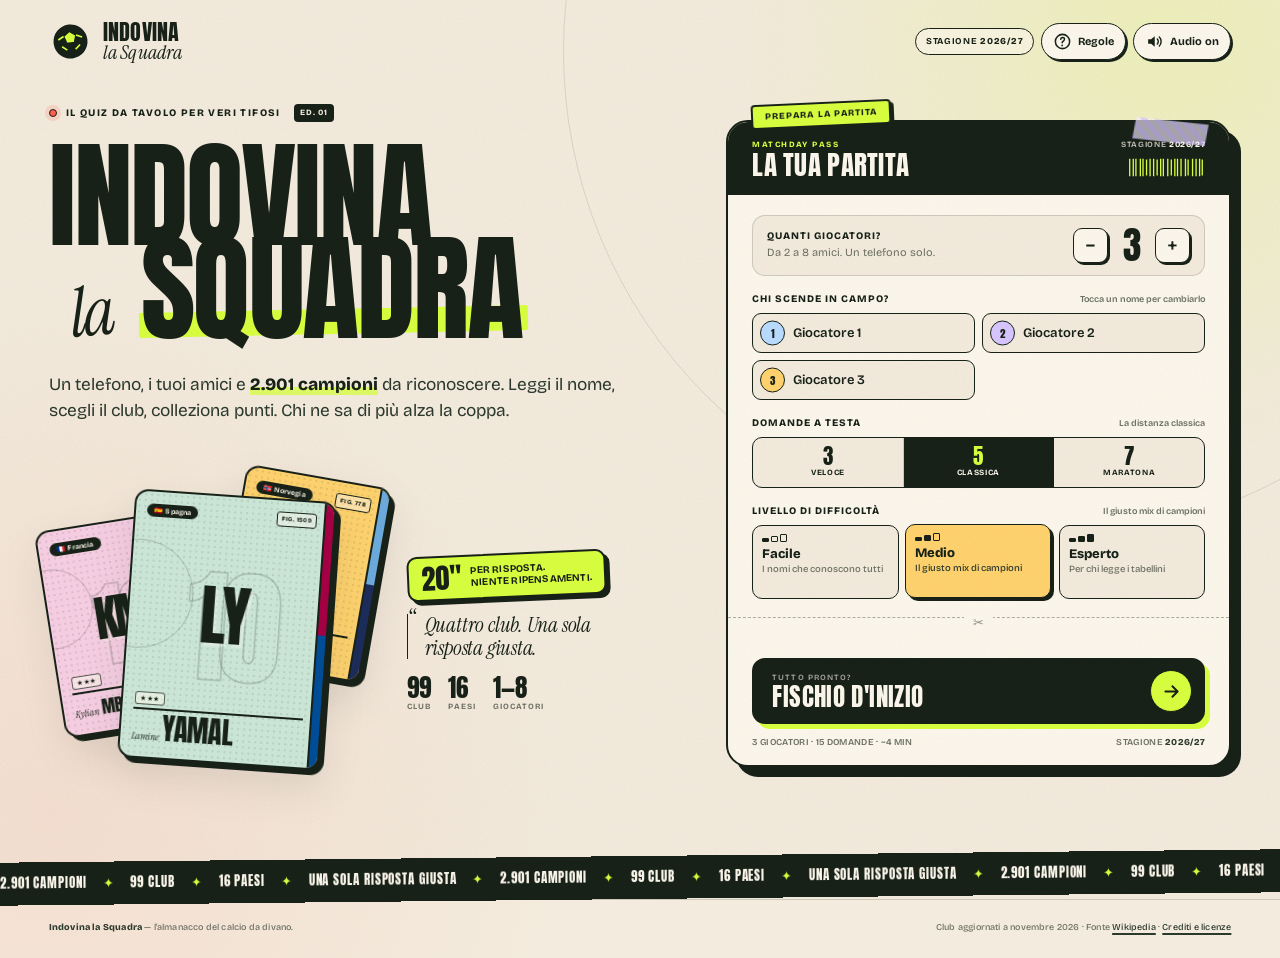
==== commit 01241806: "Rose complete, 2.901 giocatori e stemmi reali" ====
--- a/index.html
+++ b/index.html
@@ -5,7 +5,7 @@
   <meta name="viewport" content="width=device-width, initial-scale=1, viewport-fit=cover">
   <meta name="theme-color" content="#f3ebdd">
   <meta name="color-scheme" content="light">
-  <meta name="description" content="Indovina la Squadra: il quiz da tavolo per veri tifosi. Un telefono, i tuoi amici e 281 campioni da riconoscere.">
+  <meta name="description" content="Indovina la Squadra: il quiz da tavolo per veri tifosi. Un telefono, i tuoi amici e 2.901 campioni da riconoscere.">
   <title>Indovina la Squadra — Il quiz da tavolo per veri tifosi</title>
   <link rel="icon" href="favicon.svg" type="image/svg+xml">
   <link rel="preconnect" href="https://fonts.googleapis.com">
@@ -65,7 +65,7 @@
             </h1>
 
             <p class="hero-desc">
-              Un telefono, i tuoi amici e <strong><span data-player-count>281</span> campioni</strong> da riconoscere. Leggi il nome, scegli il club, colleziona punti. Chi ne sa di più alza la coppa.
+              Un telefono, i tuoi amici e <strong><span data-player-count>2.901</span> campioni</strong> da riconoscere. Leggi il nome, scegli il club, colleziona punti. Chi ne sa di più alza la coppa.
             </p>
 
             <div class="hero-collage">
@@ -193,10 +193,10 @@
 
         <div class="ticker" aria-hidden="true">
           <div class="ticker-track">
-            <span>281 campioni <b>✦</b> 99 club <b>✦</b> 16 paesi <b>✦</b> una sola risposta giusta <b>✦</b>&nbsp;</span>
-            <span>281 campioni <b>✦</b> 99 club <b>✦</b> 16 paesi <b>✦</b> una sola risposta giusta <b>✦</b>&nbsp;</span>
-            <span>281 campioni <b>✦</b> 99 club <b>✦</b> 16 paesi <b>✦</b> una sola risposta giusta <b>✦</b>&nbsp;</span>
-            <span>281 campioni <b>✦</b> 99 club <b>✦</b> 16 paesi <b>✦</b> una sola risposta giusta <b>✦</b>&nbsp;</span>
+            <span>2.901 campioni <b>✦</b> 99 club <b>✦</b> 16 paesi <b>✦</b> una sola risposta giusta <b>✦</b>&nbsp;</span>
+            <span>2.901 campioni <b>✦</b> 99 club <b>✦</b> 16 paesi <b>✦</b> una sola risposta giusta <b>✦</b>&nbsp;</span>
+            <span>2.901 campioni <b>✦</b> 99 club <b>✦</b> 16 paesi <b>✦</b> una sola risposta giusta <b>✦</b>&nbsp;</span>
+            <span>2.901 campioni <b>✦</b> 99 club <b>✦</b> 16 paesi <b>✦</b> una sola risposta giusta <b>✦</b>&nbsp;</span>
           </div>
         </div>
       </section>
@@ -358,7 +358,7 @@
 
     <footer class="site-footer">
       <span><strong>Indovina la Squadra</strong> — l'almanacco del calcio da divano.</span>
-      <span>Club aggiornati a <span id="dataUpdated">novembre 2026</span> · Fonte <a href="https://en.wikipedia.org/" target="_blank" rel="noopener noreferrer">Wikipedia</a></span>
+      <span>Club aggiornati a <span id="dataUpdated">novembre 2026</span> · Fonte <a href="https://en.wikipedia.org/" target="_blank" rel="noopener noreferrer">Wikipedia</a> · <a href="credits.html">Crediti e licenze</a></span>
     </footer>
   </div>
 
@@ -392,6 +392,7 @@
         <div><span>Bonus serie</span><strong>fino a +60</strong></div>
       </div>
       <p class="rules-note"><span>20 secondi</span> per ogni domanda. Se sbagli o finisci il tempo, la serie riparte da zero e il club giusto viene mostrato.</p>
+      <p class="rules-legal">Gli stemmi dei club appartengono ai rispettivi titolari e sono usati solo per identificare le squadre. <a href="credits.html">Crediti e licenze</a>.</p>
       <button class="primary-button rules-ok" id="rulesOkBtn" type="button">
         <span>Ho capito, si gioca</span>
         <span class="button-arrow" aria-hidden="true">
--- a/styles.css
+++ b/styles.css
@@ -2269,6 +2269,45 @@
   font-size: 8px;
 }
 
+/* Real club crests sit on a small paper tile so colourful and
+   transparent logos read equally well against the answers. */
+
+.club-badge {
+  display: grid;
+  place-items: center;
+  flex: none;
+  width: 42px;
+  height: 42px;
+  padding: 4px;
+  overflow: hidden;
+  border: 1.6px solid var(--ink);
+  border-radius: 10px;
+  background:
+    radial-gradient(circle at 50% 38%, rgba(255, 255, 255, 0.8), transparent 70%),
+    var(--paper-2);
+  box-shadow: 2px 2px 0 var(--ink);
+}
+
+.club-badge img {
+  display: block;
+  width: 100%;
+  height: 100%;
+  object-fit: contain;
+}
+
+.club-badge--large {
+  width: 49px;
+  height: 49px;
+  padding: 5px;
+  border-width: 2px;
+  border-radius: 12px;
+  box-shadow: 2.5px 2.5px 0 var(--ink);
+}
+
+.answer.is-muted .club-badge {
+  filter: saturate(0.45);
+}
+
 /* ---------------------------------------------------------
    FEEDBACK SHEET
    --------------------------------------------------------- */
@@ -3495,6 +3534,18 @@
 .rules-note span {
   color: var(--ink);
   font-weight: 800;
+}
+
+.rules-legal {
+  margin-top: 10px;
+  color: var(--muted);
+  font-size: 8.5px;
+  line-height: 1.45;
+}
+
+.rules-legal a {
+  color: var(--ink-soft);
+  font-weight: 700;
 }
 
 .rules-ok {
@@ -3727,6 +3778,240 @@
 }
 
 /* ---------------------------------------------------------
+   CREDITS / LEGAL PAGE
+   --------------------------------------------------------- */
+
+.legal-main {
+  width: 100%;
+  max-width: 1040px;
+  margin: 0 auto;
+  padding: clamp(18px, 3vw, 34px) clamp(18px, 3.8vw, 54px) clamp(48px, 6vw, 82px);
+}
+
+.legal-sheet {
+  position: relative;
+  overflow: hidden;
+  padding: clamp(27px, 5vw, 66px);
+  border: 2px solid var(--ink);
+  border-radius: 28px;
+  background: var(--paper-2);
+  box-shadow: 10px 10px 0 var(--ink);
+}
+
+.legal-sheet::before {
+  content: "";
+  position: absolute;
+  top: -90px;
+  right: -70px;
+  width: 300px;
+  height: 300px;
+  opacity: 0.45;
+  background-image: radial-gradient(var(--ink) 1px, transparent 1.4px);
+  background-size: 13px 13px;
+  transform: rotate(-9deg);
+  pointer-events: none;
+}
+
+.legal-kicker {
+  position: relative;
+  display: inline-flex;
+  align-items: center;
+  gap: 7px;
+  padding: 6px 10px;
+  border: 1.5px solid var(--ink);
+  border-radius: 999px;
+  background: var(--lime);
+  box-shadow: 2px 2px 0 var(--ink);
+  font-size: 9px;
+  font-weight: 900;
+  letter-spacing: 0.12em;
+  text-transform: uppercase;
+  transform: rotate(-1deg);
+}
+
+.legal-title {
+  position: relative;
+  max-width: 760px;
+  margin: 22px 0 0;
+  font-family: var(--font-display);
+  font-size: clamp(52px, 9vw, 100px);
+  font-weight: 400;
+  line-height: 0.86;
+  letter-spacing: -0.025em;
+  text-transform: uppercase;
+  text-wrap: balance;
+}
+
+.legal-title em {
+  font-family: var(--font-serif);
+  font-size: 1.12em;
+  font-style: italic;
+  font-weight: 400;
+  letter-spacing: -0.035em;
+  text-transform: none;
+}
+
+.legal-lede {
+  position: relative;
+  max-width: 660px;
+  margin-top: 23px;
+  color: var(--ink-soft);
+  font-size: clamp(14px, 1.6vw, 17px);
+  font-weight: 600;
+  line-height: 1.5;
+}
+
+.legal-crests {
+  position: relative;
+  display: flex;
+  flex-wrap: wrap;
+  gap: 8px;
+  margin-top: 28px;
+}
+
+.legal-crests span {
+  display: grid;
+  place-items: center;
+  width: 49px;
+  height: 49px;
+  padding: 5px;
+  border: 1.5px solid var(--ink);
+  border-radius: 11px;
+  background: var(--paper);
+  box-shadow: 2px 2px 0 var(--ink);
+}
+
+.legal-crests img {
+  display: block;
+  width: 100%;
+  height: 100%;
+  object-fit: contain;
+}
+
+.legal-section {
+  position: relative;
+  display: grid;
+  grid-template-columns: minmax(150px, 0.38fr) minmax(0, 1fr);
+  gap: clamp(20px, 4vw, 54px);
+  padding: clamp(23px, 3.2vw, 34px) 0;
+  border-top: 1.5px solid rgba(23, 33, 23, 0.24);
+}
+
+.legal-section:first-of-type {
+  margin-top: clamp(30px, 4vw, 44px);
+}
+
+.legal-section h2 {
+  font-family: var(--font-display);
+  font-size: clamp(22px, 2.7vw, 31px);
+  font-weight: 400;
+  line-height: 0.98;
+  letter-spacing: 0.005em;
+  text-transform: uppercase;
+}
+
+.legal-section p,
+.legal-section li {
+  color: var(--ink-soft);
+  font-size: 13.5px;
+  font-weight: 500;
+  line-height: 1.62;
+}
+
+.legal-section p + p {
+  margin-top: 12px;
+}
+
+.legal-section ul {
+  margin: 12px 0 0;
+  padding: 0;
+  list-style: none;
+}
+
+.legal-section li {
+  position: relative;
+  padding-left: 17px;
+}
+
+.legal-section li + li {
+  margin-top: 8px;
+}
+
+.legal-section li::before {
+  content: "";
+  position: absolute;
+  top: 0.58em;
+  left: 0;
+  width: 7px;
+  height: 7px;
+  border: 1.3px solid var(--ink);
+  border-radius: 50%;
+  background: var(--lime);
+}
+
+.legal-section strong {
+  color: var(--ink);
+  font-weight: 800;
+}
+
+.legal-section a {
+  color: var(--ink);
+  font-weight: 800;
+}
+
+.legal-note {
+  margin-top: 15px;
+  padding: 13px 15px;
+  border: 1.5px solid var(--ink);
+  border-left-width: 6px;
+  border-radius: 5px 12px 12px 5px;
+  background: var(--paper);
+  font-size: 12px !important;
+}
+
+.legal-back-row {
+  position: relative;
+  display: flex;
+  align-items: center;
+  justify-content: space-between;
+  flex-wrap: wrap;
+  gap: 17px;
+  margin-top: clamp(24px, 3.5vw, 38px);
+  padding-top: clamp(23px, 3vw, 31px);
+  border-top: 1.5px solid rgba(23, 33, 23, 0.24);
+}
+
+.legal-back-note {
+  color: var(--muted);
+  font-size: 10px;
+  font-weight: 700;
+  letter-spacing: 0.07em;
+  text-transform: uppercase;
+}
+
+.legal-cta {
+  text-decoration: none;
+}
+
+.legal-top-link {
+  min-height: 37px;
+  display: inline-flex;
+  align-items: center;
+  padding: 7px 13px;
+  border: 1.5px solid var(--ink);
+  border-radius: 999px;
+  background: var(--paper-2);
+  box-shadow: 2px 2px 0 var(--ink);
+  font-size: 11px;
+  font-weight: 700;
+  text-decoration: none;
+}
+
+.legal-top-link:hover {
+  background: var(--lime);
+}
+
+/* ---------------------------------------------------------
    RESPONSIVE
    --------------------------------------------------------- */
 
@@ -4546,6 +4831,20 @@
     font-size: 6px;
   }
 
+  .club-badge {
+    width: 36px;
+    height: 36px;
+    padding: 3.5px;
+    border-radius: 9px;
+  }
+
+  .club-badge--large {
+    width: 44px;
+    height: 44px;
+    padding: 4px;
+    border-radius: 10px;
+  }
+
   .answer-name {
     font-size: 13px;
   }
@@ -4553,6 +4852,10 @@
   .answer-league {
     margin-top: 2px;
     font-size: 6.5px;
+  }
+
+  .answer-country {
+    display: none;
   }
 
   .answer-key {
@@ -4965,6 +5268,23 @@
   .crest {
     width: 28px;
     height: 33px;
+  }
+
+  .club-badge {
+    width: 32px;
+    height: 32px;
+    padding: 3px;
+    border-width: 1.4px;
+    border-radius: 8px;
+    box-shadow: 1.5px 1.5px 0 var(--ink);
+  }
+
+  .club-badge--large {
+    width: 40px;
+    height: 40px;
+    padding: 4px;
+    border-width: 1.7px;
+    border-radius: 9px;
   }
 
   .turn-chip strong {
@@ -5029,3 +5349,71 @@
   }
 }
 
+@media (max-width: 620px) {
+  .legal-main {
+    padding: 10px 12px 42px;
+  }
+
+  .legal-sheet {
+    padding: 25px 19px 28px;
+    border-radius: 21px;
+    box-shadow: 6px 6px 0 var(--ink);
+  }
+
+  .legal-sheet::before {
+    width: 190px;
+    height: 190px;
+    top: -70px;
+    right: -55px;
+  }
+
+  .legal-title {
+    margin-top: 17px;
+    font-size: clamp(47px, 15.5vw, 66px);
+  }
+
+  .legal-lede {
+    margin-top: 17px;
+    font-size: 13.5px;
+  }
+
+  .legal-crests {
+    gap: 6px;
+    margin-top: 21px;
+  }
+
+  .legal-crests span {
+    width: 41px;
+    height: 41px;
+    padding: 4px;
+    border-radius: 9px;
+  }
+
+  .legal-section {
+    grid-template-columns: 1fr;
+    gap: 10px;
+    padding: 20px 0;
+  }
+
+  .legal-section:first-of-type {
+    margin-top: 24px;
+  }
+
+  .legal-section h2 {
+    font-size: 25px;
+  }
+
+  .legal-section p,
+  .legal-section li {
+    font-size: 12.5px;
+  }
+
+  .legal-back-row {
+    align-items: stretch;
+  }
+
+  .legal-cta {
+    width: 100%;
+  }
+}
+
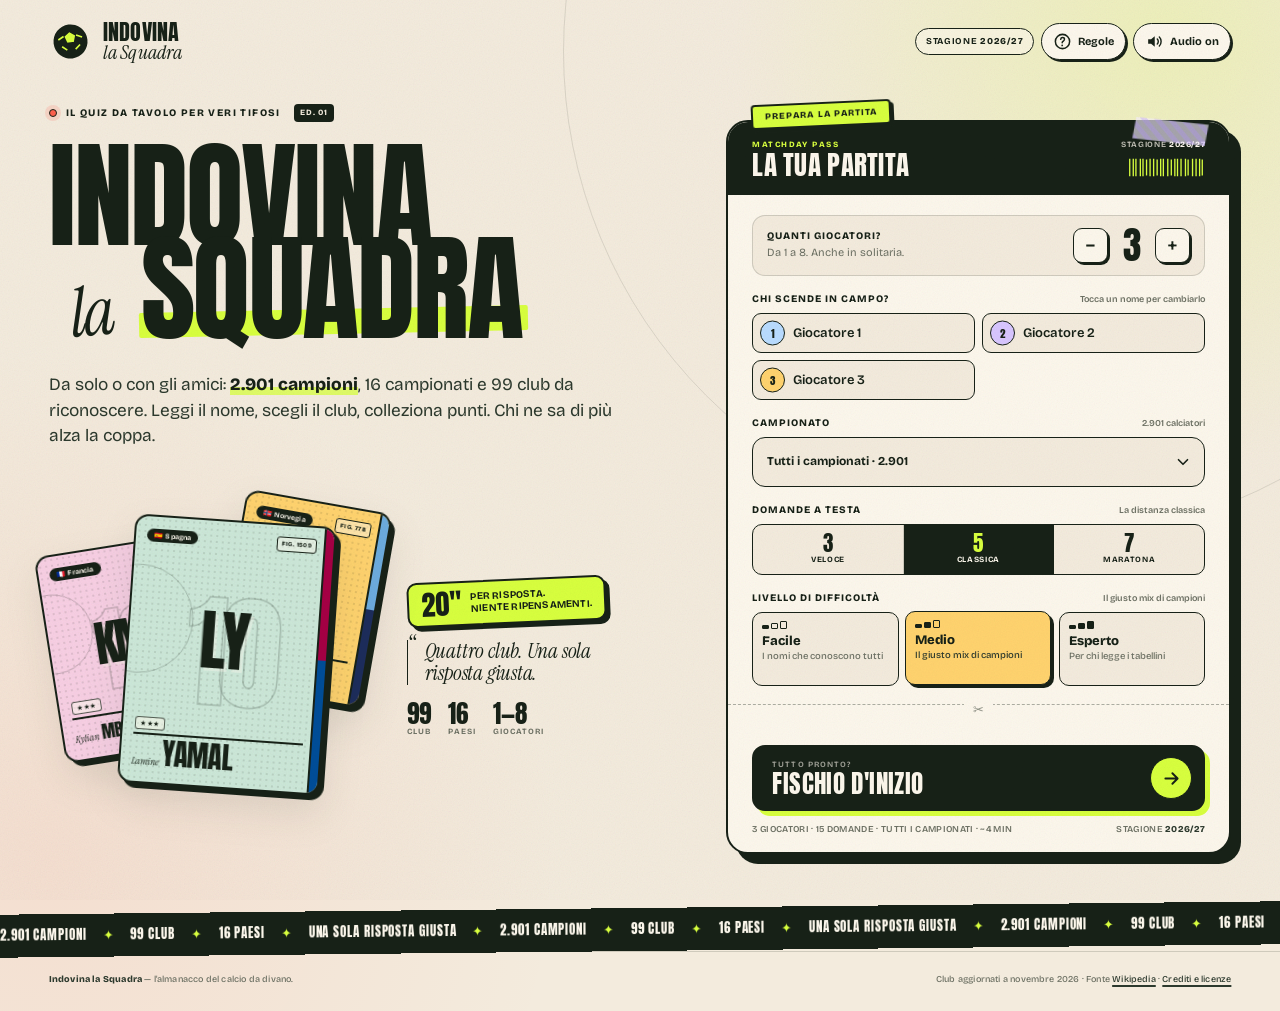
==== commit c6da437e: "Solo, modalita infinita, filtro campionato e loghi normalizzati" ====
--- a/index.html
+++ b/index.html
@@ -5,7 +5,7 @@
   <meta name="viewport" content="width=device-width, initial-scale=1, viewport-fit=cover">
   <meta name="theme-color" content="#f3ebdd">
   <meta name="color-scheme" content="light">
-  <meta name="description" content="Indovina la Squadra: il quiz da tavolo per veri tifosi. Un telefono, i tuoi amici e 2.901 campioni da riconoscere.">
+  <meta name="description" content="Indovina la Squadra: il quiz per veri tifosi. Gioca da solo o con gli amici, scegli il campionato e riconosci 2.901 campioni.">
   <title>Indovina la Squadra — Il quiz da tavolo per veri tifosi</title>
   <link rel="icon" href="favicon.svg" type="image/svg+xml">
   <link rel="preconnect" href="https://fonts.googleapis.com">
@@ -65,7 +65,7 @@
             </h1>
 
             <p class="hero-desc">
-              Un telefono, i tuoi amici e <strong><span data-player-count>2.901</span> campioni</strong> da riconoscere. Leggi il nome, scegli il club, colleziona punti. Chi ne sa di più alza la coppa.
+              Da solo o con gli amici: <strong><span data-player-count>2.901</span> campioni</strong>, 16 campionati e 99 club da riconoscere. Leggi il nome, scegli il club, colleziona punti. Chi ne sa di più alza la coppa.
             </p>
 
             <div class="hero-collage">
@@ -109,7 +109,7 @@
                 <div class="ticket-section count-section">
                   <div>
                     <span class="field-label">Quanti giocatori?</span>
-                    <p class="field-hint">Da 2 a 8 amici. Un telefono solo.</p>
+                    <p class="field-hint">Da 1 a 8. Anche in solitaria.</p>
                   </div>
                   <div class="stepper">
                     <button type="button" class="stepper-btn" id="countMinus" aria-label="Rimuovi un giocatore">−</button>
@@ -120,13 +120,37 @@
 
                 <div class="ticket-section names-section">
                   <div class="field-heading">
-                    <span class="field-label">Chi scende in campo?</span>
-                    <span class="field-note">Tocca un nome per cambiarlo</span>
+                    <span class="field-label" id="namesLabel">Chi scende in campo?</span>
+                    <span class="field-note" id="namesNote">Tocca un nome per cambiarlo</span>
                   </div>
                   <div class="name-grid" id="nameGrid"></div>
                 </div>
 
-                <div class="ticket-section">
+                <div class="ticket-section league-section">
+                  <div class="field-heading">
+                    <span class="field-label">Campionato</span>
+                    <span class="field-note" id="leagueNote">Tutti i campionati</span>
+                  </div>
+                  <div class="select-shell">
+                    <select class="league-select" id="leagueSelect" aria-label="Filtra i calciatori per campionato"></select>
+                    <span class="select-chevron" aria-hidden="true">
+                      <svg viewBox="0 0 24 24" fill="none"><path d="m6 9 6 6 6-6" stroke="currentColor" stroke-width="2.2" stroke-linecap="round" stroke-linejoin="round"/></svg>
+                    </span>
+                  </div>
+                </div>
+
+                <div class="ticket-section solo-section" id="soloSection" hidden>
+                  <label class="toggle-row" for="infiniteToggle">
+                    <span class="toggle-copy">
+                      <span class="field-label">Modalità infinita</span>
+                      <span class="field-hint">3 vite. Ogni errore o timeout ne brucia una.</span>
+                    </span>
+                    <input class="toggle-input" id="infiniteToggle" type="checkbox">
+                    <span class="toggle-ui" aria-hidden="true"></span>
+                  </label>
+                </div>
+
+                <div class="ticket-section" id="questionsSection">
                   <div class="field-heading">
                     <span class="field-label">Domande a testa</span>
                     <span class="field-note" id="questionsNote">La distanza classica</span>
@@ -172,10 +196,10 @@
                   <span>✂</span>
                 </div>
 
-                <button class="start-button" type="submit">
+                <button class="start-button" id="startButton" type="submit">
                   <span class="start-button-copy">
-                    <span class="start-button-kicker">Tutto pronto?</span>
-                    <span class="start-button-label">Fischio d'inizio</span>
+                    <span class="start-button-kicker" id="startButtonKicker">Tutto pronto?</span>
+                    <span class="start-button-label" id="startButtonLabel">Fischio d'inizio</span>
                   </span>
                   <span class="start-button-arrow" aria-hidden="true">
                     <svg viewBox="0 0 24 24" fill="none"><path d="M5 12h13M13 6l6 6-6 6" stroke="currentColor" stroke-width="2.2" stroke-linecap="round" stroke-linejoin="round"/></svg>
@@ -230,13 +254,14 @@
             <div class="turn-chip" id="turnChip">
               <span class="turn-avatar" id="gameAvatar">M</span>
               <span class="turn-chip-copy">
-                <span class="turn-chip-label">Turno di</span>
+                <span class="turn-chip-label" id="turnChipLabel">Turno di</span>
                 <strong id="gamePlayerName">Marco</strong>
               </span>
               <span class="turn-score" id="gameScore">0 pt</span>
             </div>
             <div class="progress-block">
               <div class="progress-dots" id="progressDots" aria-hidden="true"></div>
+              <div class="progress-lives" id="progressLives" aria-live="polite" hidden></div>
               <span class="progress-text" id="progressText">Domanda 1 di 5</span>
             </div>
             <div class="timer-dial" id="timerDial" aria-hidden="true">
@@ -370,7 +395,7 @@
       <div class="rules-head">
         <span class="rules-sticker">Come si gioca</span>
         <h2>Un telefono.<br><em>Zero scuse.</em></h2>
-        <p>Si gioca in fila: ogni persona prende il telefono, risponde alle sue domande e poi lo passa al prossimo.</p>
+        <p>Si gioca in fila: ogni persona prende il telefono, risponde alle sue domande e poi lo passa al prossimo. Da soli si gioca dritto, senza passaggi.</p>
       </div>
       <ol class="rules-steps">
         <li>
@@ -392,6 +417,7 @@
         <div><span>Bonus serie</span><strong>fino a +60</strong></div>
       </div>
       <p class="rules-note"><span>20 secondi</span> per ogni domanda. Se sbagli o finisci il tempo, la serie riparte da zero e il club giusto viene mostrato.</p>
+      <p class="rules-solo"><span>Da solo?</span> Scegli un campionato, oppure accendi la modalità infinita: hai <strong>3 vite</strong> e la corsa continua finché non le perdi tutte.</p>
       <p class="rules-legal">Gli stemmi dei club appartengono ai rispettivi titolari e sono usati solo per identificare le squadre. <a href="credits.html">Crediti e licenze</a>.</p>
       <button class="primary-button rules-ok" id="rulesOkBtn" type="button">
         <span>Ho capito, si gioca</span>
--- a/styles.css
+++ b/styles.css
@@ -5322,6 +5322,258 @@
   }
 }
 
+.club-badge {
+  width: 46px;
+  height: 46px;
+  padding: 4px;
+  overflow: visible;
+  border-radius: 11px;
+}
+
+.club-badge img {
+  object-position: center;
+}
+
+.club-badge--large {
+  width: 56px;
+  height: 56px;
+  padding: 5px;
+}
+
+.answer {
+  overflow: visible;
+}
+
+.select-shell {
+  position: relative;
+}
+
+.league-select {
+  width: 100%;
+  min-height: 50px;
+  appearance: none;
+  -webkit-appearance: none;
+  padding: 0 44px 0 14px;
+  border: 1.7px solid var(--ink);
+  border-radius: 13px;
+  background: var(--paper);
+  color: var(--ink);
+  font-family: inherit;
+  font-size: 12px;
+  font-weight: 700;
+  line-height: 1.25;
+  cursor: pointer;
+  transition: background 0.18s, box-shadow 0.18s;
+}
+
+.league-select:hover {
+  background: var(--paper-2);
+}
+
+.league-select:focus-visible {
+  outline: 3px solid var(--coral);
+  outline-offset: 3px;
+}
+
+.select-chevron {
+  position: absolute;
+  top: 50%;
+  right: 13px;
+  display: grid;
+  width: 18px;
+  height: 18px;
+  place-items: center;
+  transform: translateY(-50%);
+  pointer-events: none;
+}
+
+.select-chevron svg {
+  width: 18px;
+  height: 18px;
+}
+
+.toggle-row {
+  display: flex;
+  align-items: center;
+  justify-content: space-between;
+  gap: 14px;
+  padding: 12px 14px;
+  border: 1.5px solid var(--line);
+  border-radius: 13px;
+  background: var(--paper);
+  cursor: pointer;
+}
+
+.toggle-copy {
+  display: flex;
+  min-width: 0;
+  flex-direction: column;
+  gap: 3px;
+}
+
+.toggle-row .field-hint {
+  margin: 0;
+}
+
+.toggle-input {
+  position: absolute;
+  width: 1px;
+  height: 1px;
+  overflow: hidden;
+  opacity: 0;
+  pointer-events: none;
+}
+
+.toggle-ui {
+  position: relative;
+  flex: none;
+  width: 48px;
+  height: 27px;
+  border: 1.7px solid var(--ink);
+  border-radius: 999px;
+  background: rgba(23, 33, 23, 0.09);
+  transition: background 0.2s;
+}
+
+.toggle-ui::after {
+  content: "";
+  position: absolute;
+  top: 3px;
+  left: 3px;
+  width: 17px;
+  height: 17px;
+  border: 1.5px solid var(--ink);
+  border-radius: 50%;
+  background: var(--paper-2);
+  transition: transform 0.22s var(--ease-spring), background 0.2s;
+}
+
+.toggle-input:checked + .toggle-ui {
+  background: var(--lime);
+}
+
+.toggle-input:checked + .toggle-ui::after {
+  transform: translateX(20px);
+  background: var(--ink);
+}
+
+.toggle-input:focus-visible + .toggle-ui {
+  outline: 3px solid var(--coral);
+  outline-offset: 3px;
+}
+
+.progress-lives {
+  display: flex;
+  min-height: 10px;
+  align-items: center;
+  gap: 5px;
+}
+
+.progress-lives[hidden],
+.progress-dots[hidden],
+#questionsSection[hidden],
+#soloSection[hidden] {
+  display: none !important;
+}
+
+.life {
+  color: var(--coral);
+  font-size: 16px;
+  line-height: 1;
+  filter: drop-shadow(1px 1px 0 var(--ink));
+  transition: color 0.2s, opacity 0.2s, transform 0.2s;
+}
+
+.life.is-lost {
+  color: rgba(23, 33, 23, 0.16);
+  filter: none;
+  transform: scale(0.85);
+}
+
+.setup-summary {
+  flex-wrap: wrap;
+}
+
+.start-button:disabled {
+  cursor: not-allowed;
+  filter: grayscale(0.5);
+  opacity: 0.55;
+  transform: none;
+  box-shadow: 4px 4px 0 var(--ink);
+}
+
+.rules-solo {
+  margin-top: 10px;
+  padding: 11px 13px;
+  border: 1.5px dashed var(--line);
+  border-radius: 11px;
+  background: rgba(216, 255, 62, 0.34);
+  font-size: 11px;
+  line-height: 1.5;
+}
+
+.rules-solo span {
+  font-weight: 800;
+  letter-spacing: 0.08em;
+  text-transform: uppercase;
+}
+
+.final-screen.is-solo .final-grid {
+  grid-template-columns: minmax(0, 640px);
+  justify-content: center;
+}
+
+.final-screen.is-solo .final-side {
+  display: none;
+}
+
+.final-screen.is-solo .final-winner {
+  width: 100%;
+  max-width: 640px;
+  margin: 0 auto;
+}
+
+.final-screen.is-solo .final-actions {
+  justify-content: center;
+}
+
+@media (max-width: 620px) {
+  .club-badge {
+    width: 40px;
+    height: 40px;
+    padding: 3.5px;
+  }
+
+  .club-badge--large {
+    width: 50px;
+    height: 50px;
+    padding: 4px;
+  }
+
+  .league-select {
+    min-height: 48px;
+    font-size: 11px;
+  }
+
+  .final-screen.is-solo .final-actions {
+    justify-content: stretch;
+  }
+}
+
+@media (max-width: 390px) {
+  .club-badge {
+    width: 34px;
+    height: 34px;
+    padding: 3px;
+  }
+
+  .club-badge--large {
+    width: 44px;
+    height: 44px;
+    padding: 4px;
+  }
+}
+
 @media (prefers-reduced-motion: reduce) {
   html {
     scroll-behavior: auto;
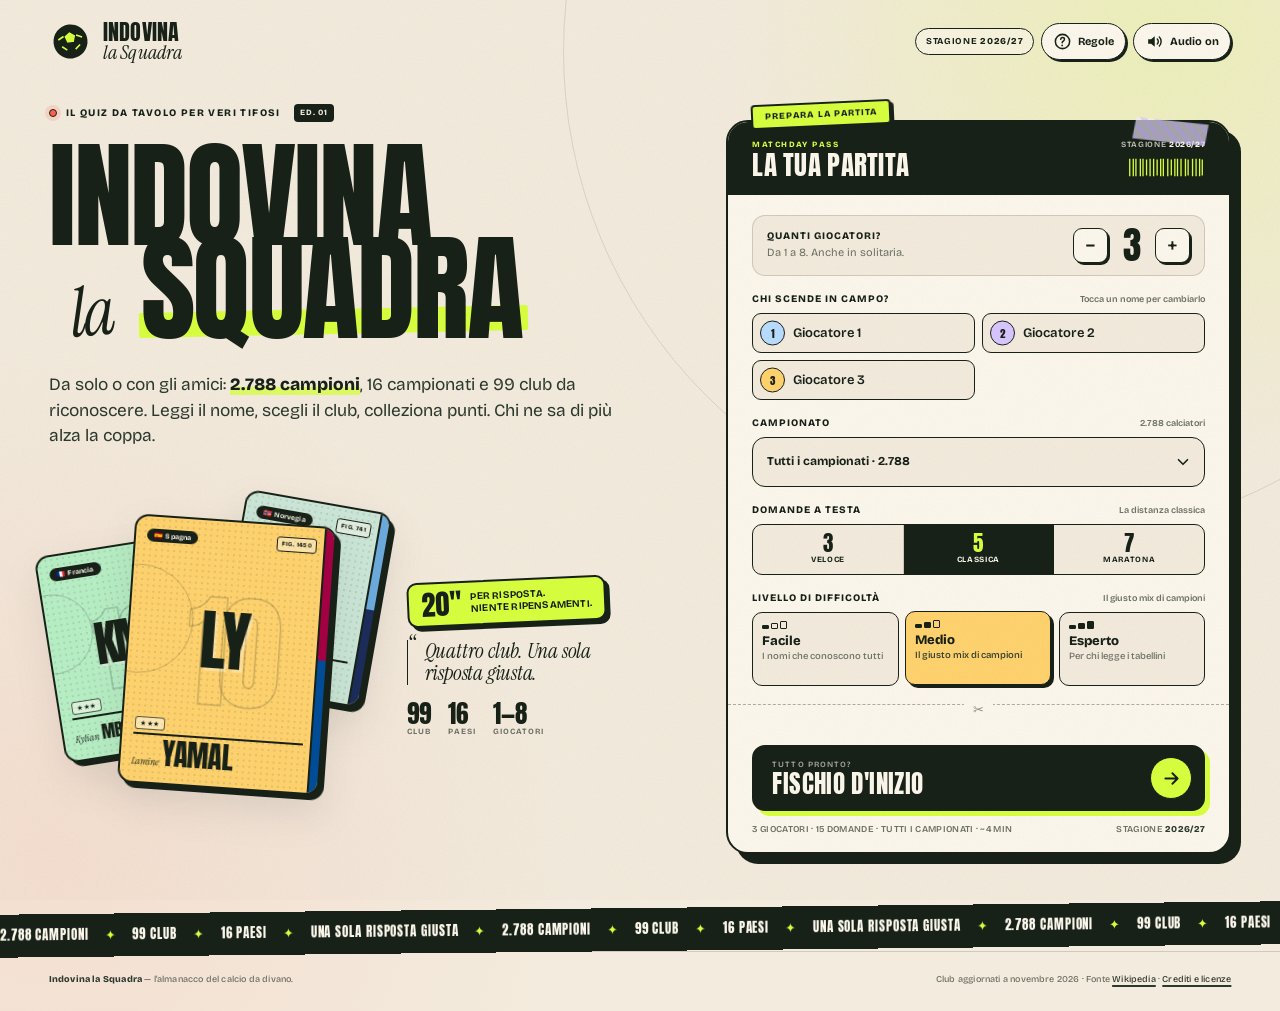
==== commit b3b34620: "Aggiorna rose 2026/27, risoluzione club e correzioni UI" ====
--- a/index.html
+++ b/index.html
@@ -425,6 +425,7 @@
           <svg viewBox="0 0 24 24" fill="none"><path d="M5 12h13M13 6l6 6-6 6" stroke="currentColor" stroke-width="2.2" stroke-linecap="round" stroke-linejoin="round"/></svg>
         </span>
       </button>
+      <button class="rules-abort" id="abortGameBtn" type="button" hidden>Abbandona la partita</button>
     </div>
   </dialog>
 
--- a/styles.css
+++ b/styles.css
@@ -1192,7 +1192,7 @@
   border-left: 2px solid var(--ink);
   background: linear-gradient(
     to bottom,
-    var(--club-a, var(--ink)) 0 50%,
+    var(--club-a, var(--pc, var(--paper-2))) 0 50%,
     var(--club-b, var(--paper-2)) 50% 100%
   );
 }
@@ -2064,7 +2064,7 @@
   min-width: 0;
   min-height: 71px;
   padding: 9px 28px 9px 9px;
-  overflow: hidden;
+  overflow: visible;
   border: 1.7px solid var(--ink);
   border-radius: 13px;
   background: var(--paper);
@@ -2276,12 +2276,12 @@
   display: grid;
   place-items: center;
   flex: none;
-  width: 42px;
-  height: 42px;
+  width: 46px;
+  height: 46px;
   padding: 4px;
-  overflow: hidden;
+  overflow: visible;
   border: 1.6px solid var(--ink);
-  border-radius: 10px;
+  border-radius: 11px;
   background:
     radial-gradient(circle at 50% 38%, rgba(255, 255, 255, 0.8), transparent 70%),
     var(--paper-2);
@@ -2293,11 +2293,12 @@
   width: 100%;
   height: 100%;
   object-fit: contain;
+  object-position: center;
 }
 
 .club-badge--large {
-  width: 49px;
-  height: 49px;
+  width: 56px;
+  height: 56px;
   padding: 5px;
   border-width: 2px;
   border-radius: 12px;
@@ -3551,6 +3552,32 @@
 .rules-ok {
   width: 100%;
   margin-top: 17px;
+}
+
+.rules-abort {
+  display: block;
+  width: 100%;
+  margin-top: 10px;
+  padding: 10px;
+  border: 0;
+  background: transparent;
+  color: var(--muted);
+  font-family: inherit;
+  font-size: 10px;
+  font-weight: 700;
+  letter-spacing: 0.08em;
+  text-decoration: underline;
+  text-underline-offset: 3px;
+  text-transform: uppercase;
+  cursor: pointer;
+}
+
+.rules-abort:hover {
+  color: var(--coral);
+}
+
+.rules-abort[hidden] {
+  display: none;
 }
 
 /* ---------------------------------------------------------
@@ -4832,17 +4859,17 @@
   }
 
   .club-badge {
-    width: 36px;
-    height: 36px;
+    width: 40px;
+    height: 40px;
     padding: 3.5px;
-    border-radius: 9px;
+    border-radius: 10px;
   }
 
   .club-badge--large {
-    width: 44px;
-    height: 44px;
+    width: 50px;
+    height: 50px;
     padding: 4px;
-    border-radius: 10px;
+    border-radius: 11px;
   }
 
   .answer-name {
@@ -5271,8 +5298,8 @@
   }
 
   .club-badge {
-    width: 32px;
-    height: 32px;
+    width: 34px;
+    height: 34px;
     padding: 3px;
     border-width: 1.4px;
     border-radius: 8px;
@@ -5280,8 +5307,8 @@
   }
 
   .club-badge--large {
-    width: 40px;
-    height: 40px;
+    width: 44px;
+    height: 44px;
     padding: 4px;
     border-width: 1.7px;
     border-radius: 9px;
@@ -5300,7 +5327,7 @@
     font-size: 60px;
   }
 
-  .summary-stamp {
+  .summary-score-stamp {
     width: 60px;
     height: 60px;
   }
@@ -5320,28 +5347,6 @@
     transform: none;
     box-shadow: 4px 4px 0 var(--ink);
   }
-}
-
-.club-badge {
-  width: 46px;
-  height: 46px;
-  padding: 4px;
-  overflow: visible;
-  border-radius: 11px;
-}
-
-.club-badge img {
-  object-position: center;
-}
-
-.club-badge--large {
-  width: 56px;
-  height: 56px;
-  padding: 5px;
-}
-
-.answer {
-  overflow: visible;
 }
 
 .select-shell {
@@ -5538,18 +5543,6 @@
 }
 
 @media (max-width: 620px) {
-  .club-badge {
-    width: 40px;
-    height: 40px;
-    padding: 3.5px;
-  }
-
-  .club-badge--large {
-    width: 50px;
-    height: 50px;
-    padding: 4px;
-  }
-
   .league-select {
     min-height: 48px;
     font-size: 11px;
@@ -5557,20 +5550,6 @@
 
   .final-screen.is-solo .final-actions {
     justify-content: stretch;
-  }
-}
-
-@media (max-width: 390px) {
-  .club-badge {
-    width: 34px;
-    height: 34px;
-    padding: 3px;
-  }
-
-  .club-badge--large {
-    width: 44px;
-    height: 44px;
-    padding: 4px;
   }
 }
 
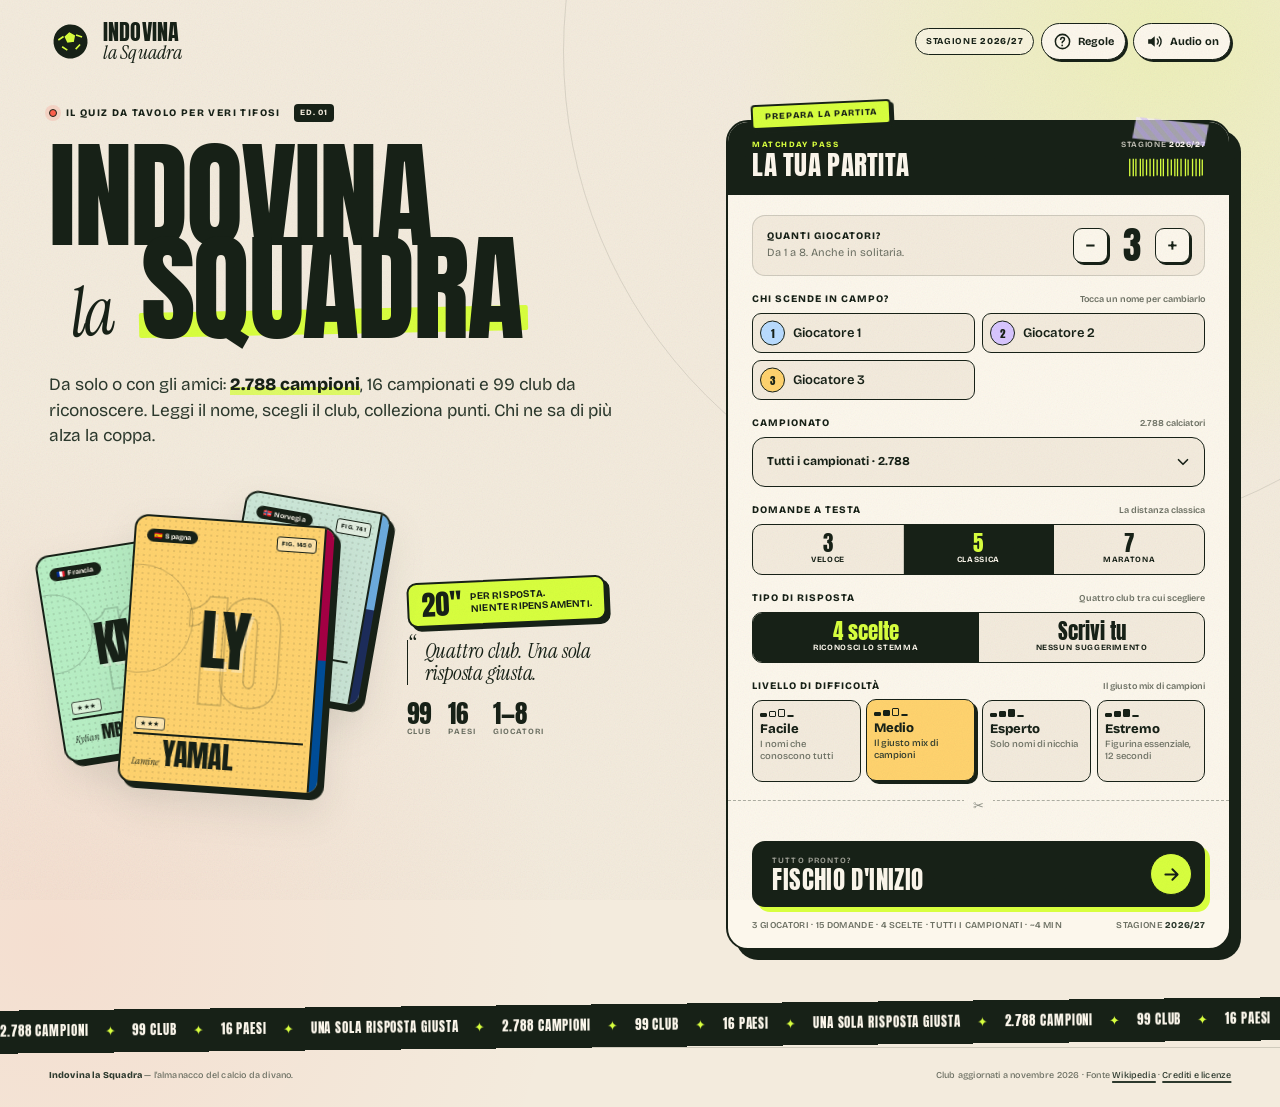
==== commit 3512e2ff: "Aggiunge round-robin, risposta scritta e difficolta estremo" ====
--- a/index.html
+++ b/index.html
@@ -5,7 +5,7 @@
   <meta name="viewport" content="width=device-width, initial-scale=1, viewport-fit=cover">
   <meta name="theme-color" content="#f3ebdd">
   <meta name="color-scheme" content="light">
-  <meta name="description" content="Indovina la Squadra: il quiz per veri tifosi. Gioca da solo o con gli amici, scegli il campionato e riconosci 2.901 campioni.">
+  <meta name="description" content="Indovina la Squadra: il quiz per veri tifosi. Gioca da solo o con gli amici, scegli il campionato e riconosci 2.788 campioni.">
   <title>Indovina la Squadra — Il quiz da tavolo per veri tifosi</title>
   <link rel="icon" href="favicon.svg" type="image/svg+xml">
   <link rel="preconnect" href="https://fonts.googleapis.com">
@@ -65,7 +65,7 @@
             </h1>
 
             <p class="hero-desc">
-              Da solo o con gli amici: <strong><span data-player-count>2.901</span> campioni</strong>, 16 campionati e 99 club da riconoscere. Leggi il nome, scegli il club, colleziona punti. Chi ne sa di più alza la coppa.
+              Da solo o con gli amici: <strong><span data-player-count>2.788</span> campioni</strong>, 16 campionati e 99 club da riconoscere. Leggi il nome, scegli il club, colleziona punti. Chi ne sa di più alza la coppa.
             </p>
 
             <div class="hero-collage">
@@ -170,24 +170,44 @@
 
                 <div class="ticket-section">
                   <div class="field-heading">
+                    <span class="field-label">Tipo di risposta</span>
+                    <span class="field-note" id="answerModeNote">Scegli tra quattro club</span>
+                  </div>
+                  <div class="segmented segmented--two" id="answerModeSegment" role="group" aria-label="Tipo di risposta">
+                    <button type="button" class="segment" data-value="choices" aria-pressed="true">
+                      <strong>4 scelte</strong><span>Riconosci lo stemma</span>
+                    </button>
+                    <button type="button" class="segment" data-value="written" aria-pressed="false">
+                      <strong>Scrivi tu</strong><span>Nessun suggerimento</span>
+                    </button>
+                  </div>
+                </div>
+
+                <div class="ticket-section">
+                  <div class="field-heading">
                     <span class="field-label">Livello di difficoltà</span>
                     <span class="field-note" id="difficultyNote">Il giusto mix</span>
                   </div>
                   <div class="difficulty-grid" id="difficultyGrid" role="group" aria-label="Difficoltà">
                     <button type="button" class="difficulty-card" data-difficulty="facile" aria-pressed="false">
-                      <span class="difficulty-bars" aria-hidden="true"><i></i><i></i><i></i></span>
+                      <span class="difficulty-bars" aria-hidden="true"><i></i><i></i><i></i><i></i></span>
                       <strong>Facile</strong>
                       <span class="difficulty-desc">I nomi che conoscono tutti</span>
                     </button>
                     <button type="button" class="difficulty-card" data-difficulty="medio" aria-pressed="true">
-                      <span class="difficulty-bars" aria-hidden="true"><i></i><i></i><i></i></span>
+                      <span class="difficulty-bars" aria-hidden="true"><i></i><i></i><i></i><i></i></span>
                       <strong>Medio</strong>
                       <span class="difficulty-desc">Il giusto mix di campioni</span>
                     </button>
                     <button type="button" class="difficulty-card" data-difficulty="esperto" aria-pressed="false">
-                      <span class="difficulty-bars" aria-hidden="true"><i></i><i></i><i></i></span>
+                      <span class="difficulty-bars" aria-hidden="true"><i></i><i></i><i></i><i></i></span>
                       <strong>Esperto</strong>
-                      <span class="difficulty-desc">Per chi legge i tabellini</span>
+                      <span class="difficulty-desc">Solo nomi di nicchia</span>
+                    </button>
+                    <button type="button" class="difficulty-card difficulty-card--estremo" data-difficulty="estremo" aria-pressed="false">
+                      <span class="difficulty-bars" aria-hidden="true"><i></i><i></i><i></i><i></i></span>
+                      <strong>Estremo</strong>
+                      <span class="difficulty-desc">Figurina essenziale, 12 secondi</span>
                     </button>
                   </div>
                 </div>
@@ -217,10 +237,10 @@
 
         <div class="ticker" aria-hidden="true">
           <div class="ticker-track">
-            <span>2.901 campioni <b>✦</b> 99 club <b>✦</b> 16 paesi <b>✦</b> una sola risposta giusta <b>✦</b>&nbsp;</span>
-            <span>2.901 campioni <b>✦</b> 99 club <b>✦</b> 16 paesi <b>✦</b> una sola risposta giusta <b>✦</b>&nbsp;</span>
-            <span>2.901 campioni <b>✦</b> 99 club <b>✦</b> 16 paesi <b>✦</b> una sola risposta giusta <b>✦</b>&nbsp;</span>
-            <span>2.901 campioni <b>✦</b> 99 club <b>✦</b> 16 paesi <b>✦</b> una sola risposta giusta <b>✦</b>&nbsp;</span>
+            <span>2.788 campioni <b>✦</b> 99 club <b>✦</b> 16 paesi <b>✦</b> una sola risposta giusta <b>✦</b>&nbsp;</span>
+            <span>2.788 campioni <b>✦</b> 99 club <b>✦</b> 16 paesi <b>✦</b> una sola risposta giusta <b>✦</b>&nbsp;</span>
+            <span>2.788 campioni <b>✦</b> 99 club <b>✦</b> 16 paesi <b>✦</b> una sola risposta giusta <b>✦</b>&nbsp;</span>
+            <span>2.788 campioni <b>✦</b> 99 club <b>✦</b> 16 paesi <b>✦</b> una sola risposta giusta <b>✦</b>&nbsp;</span>
           </div>
         </div>
       </section>
@@ -233,9 +253,9 @@
             <h1 class="handoff-title" tabindex="-1"><span id="handoffLead">Passa il telefono a</span><br><em id="handoffName">Marco</em><span class="big-dot">.</span></h1>
             <p class="handoff-desc" id="handoffDesc">Quando sei pronto, tocca il pulsante. Gli altri: niente sbirciatine.</p>
             <div class="turn-facts">
-              <span><strong id="handoffQuestions">5</strong> domande</span>
-              <span><strong>20″</strong> a risposta</span>
-              <span><strong>4</strong> club</span>
+              <span><strong id="handoffQuestions">1</strong> domanda</span>
+              <span><strong id="handoffTime">20″</strong> a risposta</span>
+              <span id="handoffMode"><strong>4</strong> club</span>
             </div>
             <button class="primary-button handoff-button" id="startTurnBtn" type="button">
               <span id="startTurnLabel">Sono Marco, si parte</span>
@@ -270,6 +290,7 @@
                 <small>sec</small>
               </span>
             </div>
+            <button class="end-run" id="endRunBtn" type="button" hidden>Termina corsa</button>
           </div>
 
           <div class="game-grid">
@@ -282,7 +303,15 @@
               </div>
               <h2 class="question-title" id="questionTitle" tabindex="-1">Dove gioca <em>Lamine Yamal</em>?</h2>
               <div class="answers" id="answers" role="group" aria-labelledby="questionTitle"></div>
-              <div class="key-hint">
+              <form class="written-form" id="writtenForm" hidden>
+                <label class="sr-only" for="writtenInput">Scrivi il nome del club</label>
+                <div class="written-row">
+                  <input class="written-input" id="writtenInput" type="text" name="club" placeholder="Scrivi il club…" autocomplete="off" autocapitalize="off" spellcheck="false" maxlength="48">
+                  <button class="written-submit" type="submit">Conferma</button>
+                </div>
+                <p class="written-note">Un solo tentativo. Poi il club giusto viene mostrato.</p>
+              </form>
+              <div class="key-hint" id="keyHint">
                 <span><kbd>1</kbd>—<kbd>4</kbd> per rispondere</span>
                 <span class="key-hint-time">Più veloce = più punti</span>
               </div>
@@ -304,7 +333,7 @@
                 <span class="summary-score-label">Punti guadagnati</span>
                 <strong class="summary-score-value" id="summaryPoints">+420</strong>
                 <span class="summary-score-total" id="summaryTotal">Totale: 420 pt</span>
-                <span class="summary-score-stamp" aria-hidden="true">Turno<br>completo</span>
+                <span class="summary-score-stamp" aria-hidden="true">Round<br>completo</span>
               </div>
               <div class="summary-stats" id="summaryStats"></div>
               <div class="summary-cta">
@@ -321,7 +350,7 @@
               <div class="leaderboard-head">
                 <div>
                   <span class="leaderboard-kicker">La classifica</span>
-                  <h2>Dopo il turno <span id="leaderboardTurn">1</span></h2>
+                  <h2>Dopo il round <span id="leaderboardTurn">1</span></h2>
                 </div>
                 <span class="leaderboard-live"><i></i> live</span>
               </div>
@@ -395,28 +424,29 @@
       <div class="rules-head">
         <span class="rules-sticker">Come si gioca</span>
         <h2>Un telefono.<br><em>Zero scuse.</em></h2>
-        <p>Si gioca in fila: ogni persona prende il telefono, risponde alle sue domande e poi lo passa al prossimo. Da soli si gioca dritto, senza passaggi.</p>
+        <p>Si gioca a round alternati: ogni persona risponde a una domanda, poi passa il telefono al prossimo. Il giro riparte fino alla fine delle domande. Da soli si gioca dritto, senza passaggi.</p>
       </div>
       <ol class="rules-steps">
         <li>
           <span class="rule-number">01</span>
-          <div><strong>Passa il telefono</strong><p>Quando è il tuo turno, tocca “Si parte” e tieni lo schermo per te.</p></div>
+          <div><strong>Un round, una domanda</strong><p>Ogni persona prende il telefono, risponde e lo passa al prossimo. Poi si riparte dall'inizio per il round successivo.</p></div>
         </li>
         <li>
           <span class="rule-number">02</span>
-          <div><strong>Riconosci il campione</strong><p>Guarda la figurina, poi scegli il suo club attuale tra quattro opzioni.</p></div>
+          <div><strong>Riconosci il campione</strong><p>Guarda la figurina, poi scegli il club attuale tra quattro opzioni oppure scrivi tu il nome, senza suggerimenti.</p></div>
         </li>
         <li>
           <span class="rule-number">03</span>
-          <div><strong>Fai punti, non rumore</strong><p>Risposta esatta: 100 punti. Velocità e serie di risposte giuste valgono un bel bonus.</p></div>
+          <div><strong>Fai punti, non rumore</strong><p>Risposta esatta: 100 punti. Velocità, serie e risposta scritta valgono un bel bonus. La serie non si azzera tra un round e l'altro.</p></div>
         </li>
       </ol>
       <div class="rules-score">
         <div><span>Risposta esatta</span><strong>+100</strong></div>
         <div><span>Bonus velocità</span><strong>fino a +50</strong></div>
         <div><span>Bonus serie</span><strong>fino a +60</strong></div>
+        <div><span>Risposta scritta</span><strong>+50</strong></div>
       </div>
-      <p class="rules-note"><span>20 secondi</span> per ogni domanda. Se sbagli o finisci il tempo, la serie riparte da zero e il club giusto viene mostrato.</p>
+      <p class="rules-note"><span id="rulesTime">20 secondi</span> per ogni domanda. Se sbagli o finisci il tempo, la serie riparte da zero e il club giusto viene mostrato.</p>
       <p class="rules-solo"><span>Da solo?</span> Scegli un campionato, oppure accendi la modalità infinita: hai <strong>3 vite</strong> e la corsa continua finché non le perdi tutte.</p>
       <p class="rules-legal">Gli stemmi dei club appartengono ai rispettivi titolari e sono usati solo per identificare le squadre. <a href="credits.html">Crediti e licenze</a>.</p>
       <button class="primary-button rules-ok" id="rulesOkBtn" type="button">
--- a/styles.css
+++ b/styles.css
@@ -5648,3 +5648,235 @@
   }
 }
 
+
+/* ---------------------------------------------------------
+   ROUND-ROBIN, WRITTEN MODE, ESTREMO
+   --------------------------------------------------------- */
+
+.segmented--two {
+  grid-template-columns: repeat(2, minmax(0, 1fr));
+}
+
+.difficulty-grid {
+  grid-template-columns: repeat(4, minmax(0, 1fr));
+  gap: 6px;
+}
+
+.difficulty-card {
+  min-height: 82px;
+  padding: 9px 7px 8px;
+}
+
+.difficulty-card--estremo {
+  border-color: var(--ink);
+}
+
+.difficulty-card[data-difficulty="estremo"] .difficulty-bars i {
+  background: var(--ink);
+}
+
+.difficulty-card[data-difficulty="estremo"][aria-pressed="true"] {
+  background: var(--coral);
+}
+
+.game-meta {
+  grid-template-columns: minmax(0, 1fr) minmax(0, 0.72fr) 66px auto;
+}
+
+.end-run {
+  align-self: center;
+  min-height: 34px;
+  padding: 0 10px;
+  border: 1.5px solid var(--ink);
+  border-radius: 8px;
+  background: var(--paper);
+  color: var(--ink);
+  font-size: 8px;
+  font-weight: 800;
+  letter-spacing: 0.06em;
+  text-transform: uppercase;
+  box-shadow: 2px 2px 0 var(--ink);
+  transition: transform 0.14s, box-shadow 0.14s, background 0.14s;
+}
+
+.end-run:hover {
+  background: var(--coral);
+  transform: translate(-1px, -1px);
+  box-shadow: 3px 3px 0 var(--ink);
+}
+
+.end-run:active {
+  transform: translate(1px, 1px);
+  box-shadow: 1px 1px 0 var(--ink);
+}
+
+.answers[hidden] {
+  display: none;
+}
+
+.written-form {
+  display: grid;
+  gap: 8px;
+  margin-top: 12px;
+}
+
+.written-form[hidden] {
+  display: none;
+}
+
+.written-row {
+  display: flex;
+  gap: 8px;
+}
+
+.written-input {
+  flex: 1;
+  min-width: 0;
+  min-height: 52px;
+  padding: 0 14px;
+  border: 1.5px solid var(--ink);
+  border-radius: 9px;
+  background: var(--paper);
+  color: var(--ink);
+  font-family: var(--font-display);
+  font-size: 19px;
+  letter-spacing: 0.01em;
+  outline: none;
+  box-shadow: inset 0 -3px 0 rgba(23, 33, 23, 0.08);
+}
+
+.written-input::placeholder {
+  color: var(--muted);
+  font-family: var(--font-body);
+  font-size: 12px;
+  font-weight: 600;
+  letter-spacing: 0.02em;
+}
+
+.written-input:focus {
+  box-shadow: 3px 3px 0 var(--lime);
+}
+
+.written-submit {
+  flex: none;
+  min-height: 52px;
+  padding: 0 18px;
+  border: 1.5px solid var(--ink);
+  border-radius: 9px;
+  background: var(--lime);
+  color: var(--ink);
+  font-family: var(--font-display);
+  font-size: 17px;
+  box-shadow: 3px 3px 0 var(--ink);
+  transition: transform 0.14s, box-shadow 0.14s;
+}
+
+.written-submit:hover {
+  transform: translate(-1px, -1px);
+  box-shadow: 4px 4px 0 var(--ink);
+}
+
+.written-submit:active {
+  transform: translate(1px, 1px);
+  box-shadow: 1px 1px 0 var(--ink);
+}
+
+.written-note {
+  margin: 0;
+  color: var(--muted);
+  font-size: 9.5px;
+  font-weight: 600;
+  line-height: 1.35;
+}
+
+.written-form.is-locked {
+  opacity: 0.72;
+}
+
+.written-form.is-locked .written-input,
+.written-form.is-locked .written-submit {
+  cursor: default;
+}
+
+.written-form.is-shaking .written-row {
+  animation: written-shake 0.34s ease;
+}
+
+@keyframes written-shake {
+  0%, 100% { transform: translateX(0); }
+  20% { transform: translateX(-6px); }
+  40% { transform: translateX(5px); }
+  60% { transform: translateX(-4px); }
+  80% { transform: translateX(3px); }
+}
+
+.player-sticker.is-minimal .sticker-stage {
+  min-height: 0;
+}
+
+.player-sticker.is-minimal .sticker-initials {
+  font-size: 42cqw;
+}
+
+.player-sticker.is-minimal .sticker-bottom {
+  padding-top: 10px;
+}
+
+@media (max-width: 900px) {
+  .difficulty-grid {
+    grid-template-columns: repeat(2, minmax(0, 1fr));
+  }
+
+  .difficulty-card {
+    min-height: 72px;
+  }
+}
+
+@media (max-width: 820px) {
+  .game-meta {
+    grid-template-columns: minmax(0, 1fr) 62px auto;
+  }
+
+  .progress-block {
+    grid-column: 1 / -1;
+    grid-row: 2;
+  }
+
+  .end-run {
+    grid-column: 3;
+    grid-row: 1;
+  }
+}
+
+@media (max-width: 620px) {
+  .segmented--two .segment strong {
+    font-size: 19px;
+  }
+
+  .written-row {
+    gap: 6px;
+  }
+
+  .written-submit {
+    padding: 0 13px;
+  }
+}
+
+@media (max-width: 390px) {
+  .difficulty-grid {
+    gap: 5px;
+  }
+
+  .difficulty-card {
+    min-height: 68px;
+    padding: 8px 6px;
+  }
+
+  .written-row {
+    flex-direction: column;
+  }
+
+  .written-submit {
+    width: 100%;
+  }
+}
